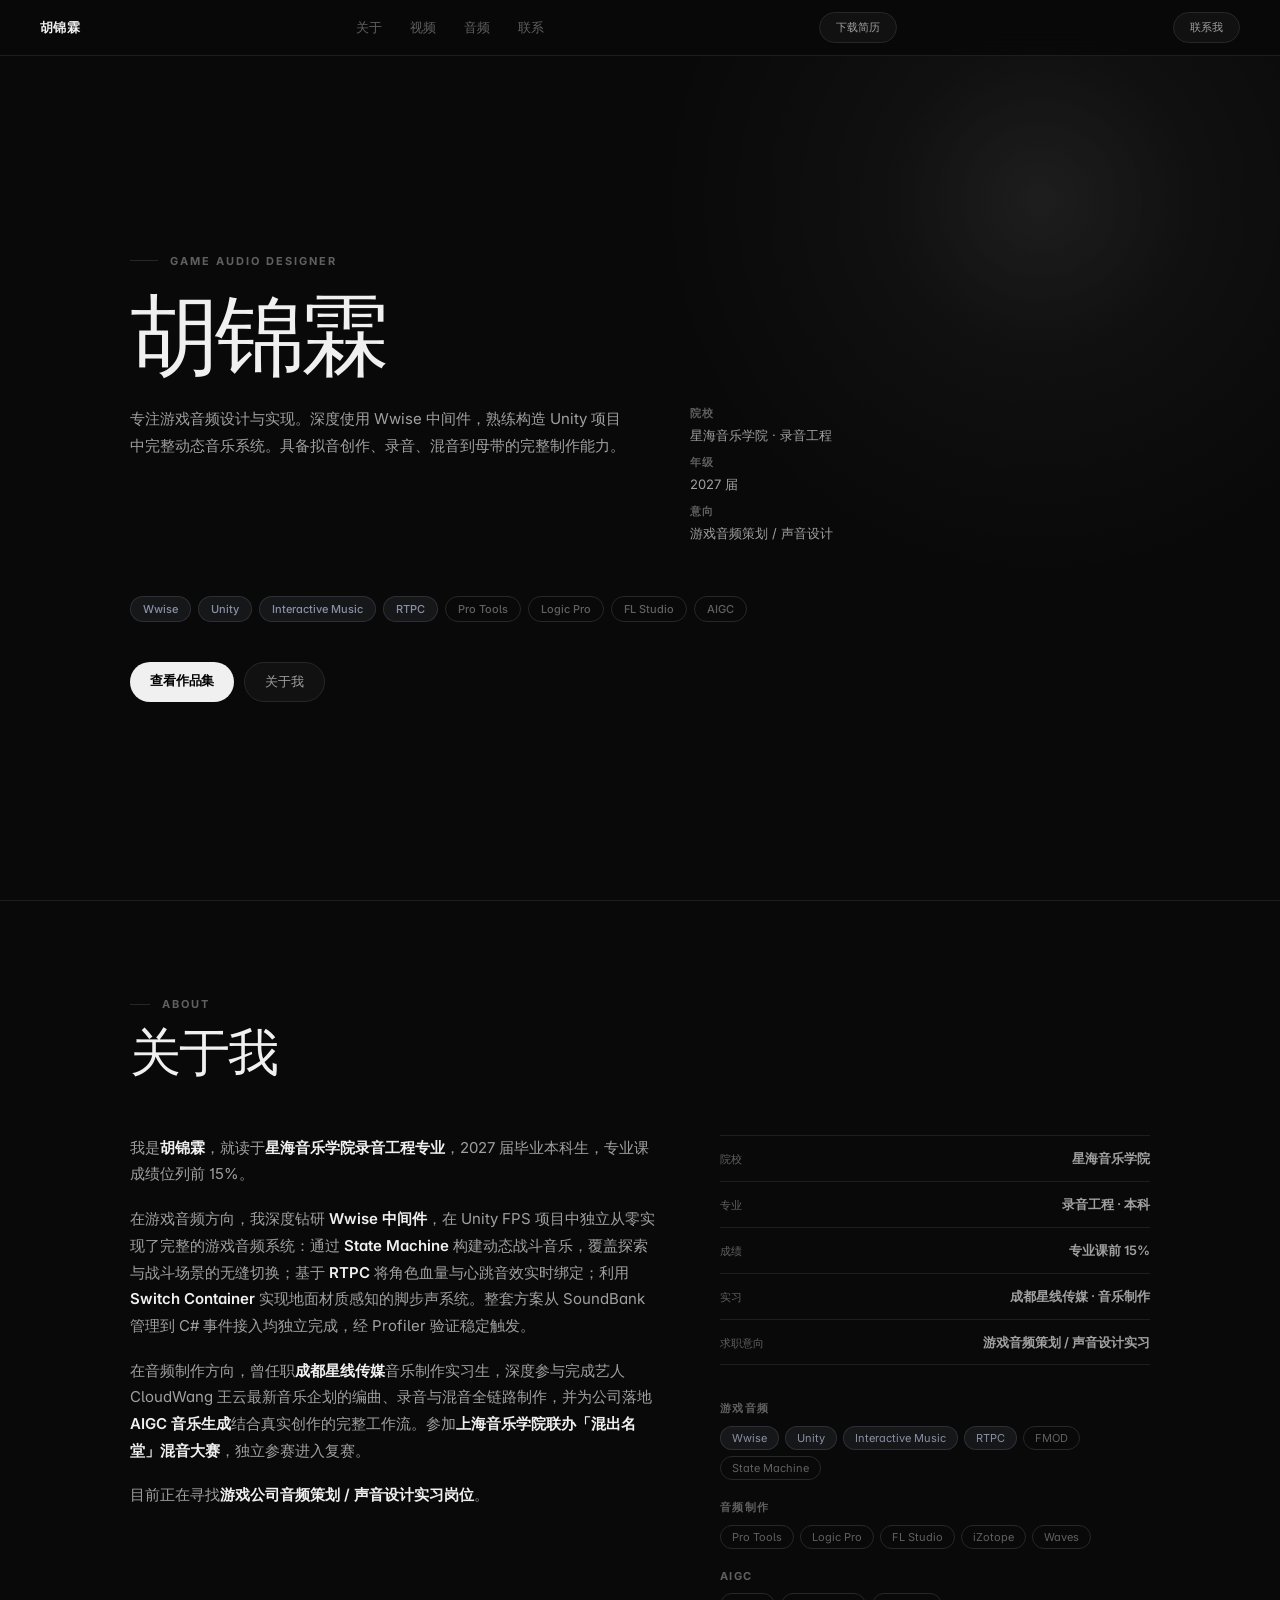
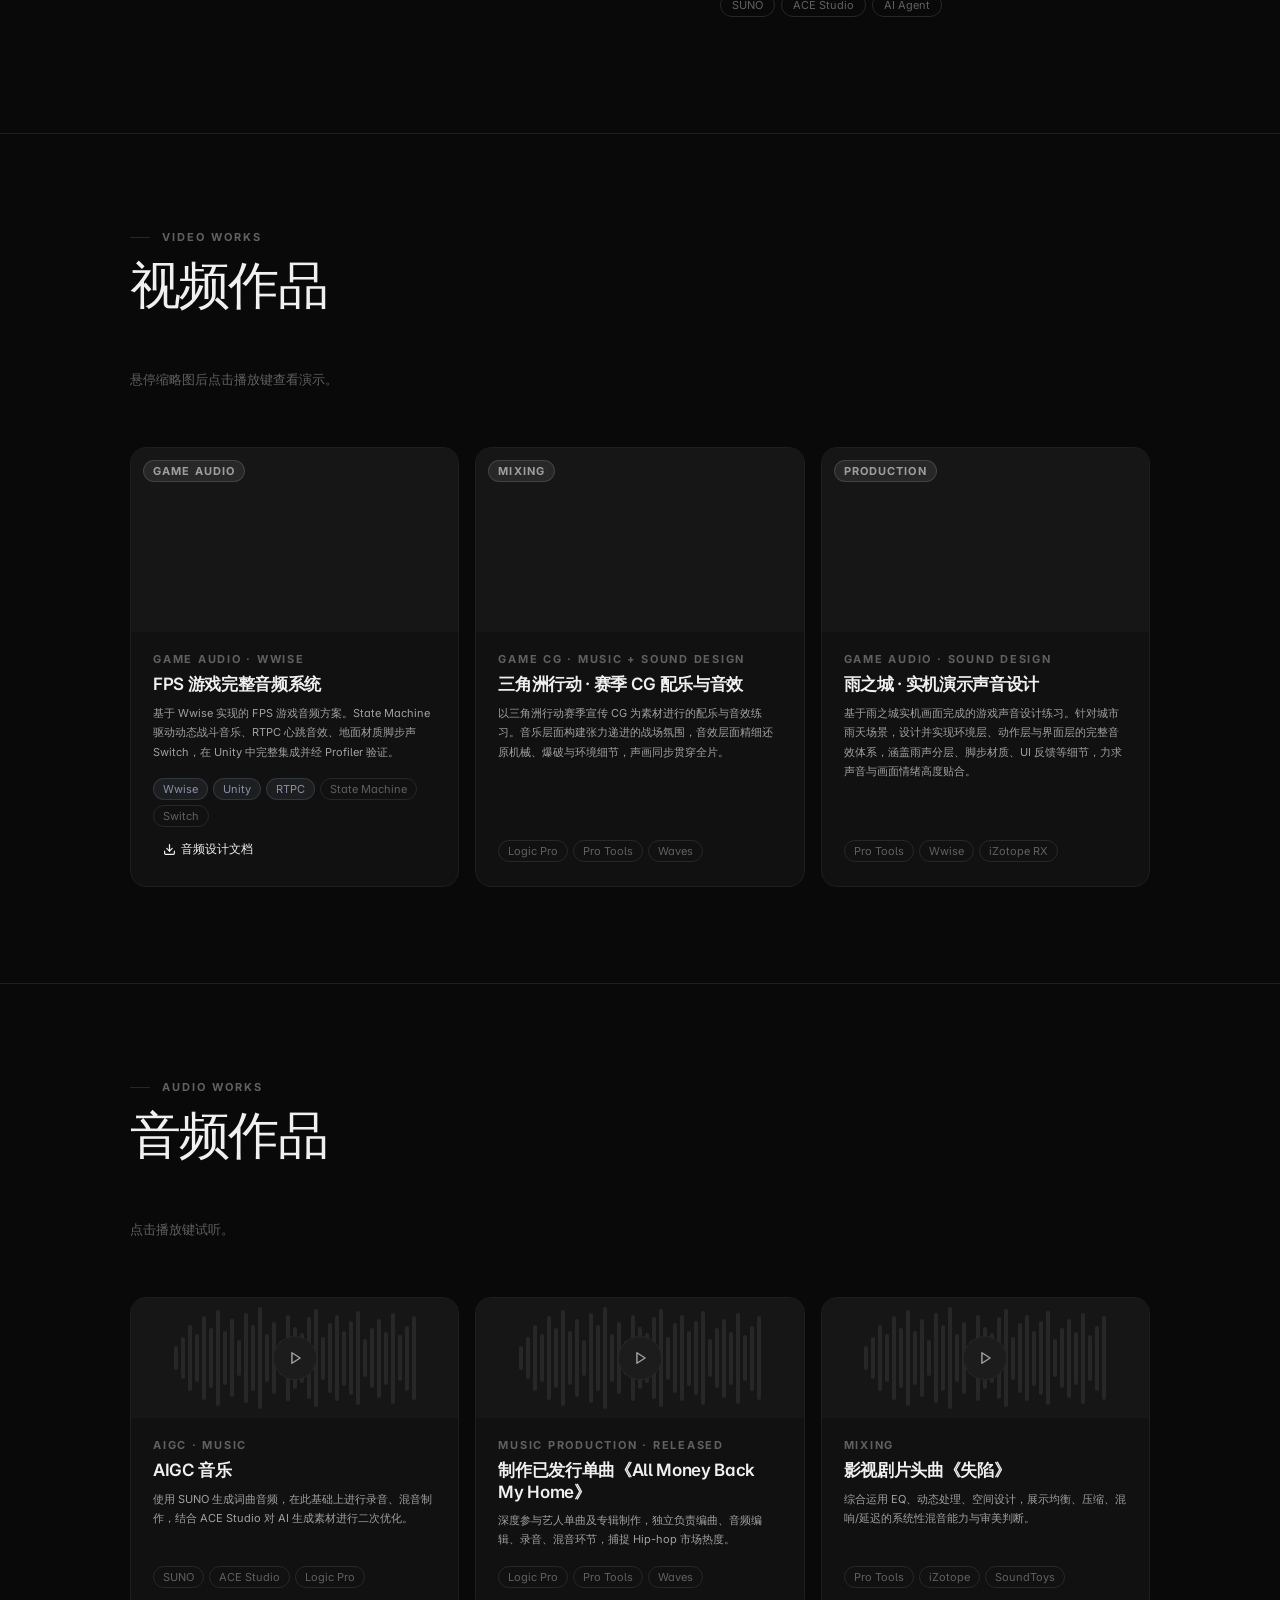
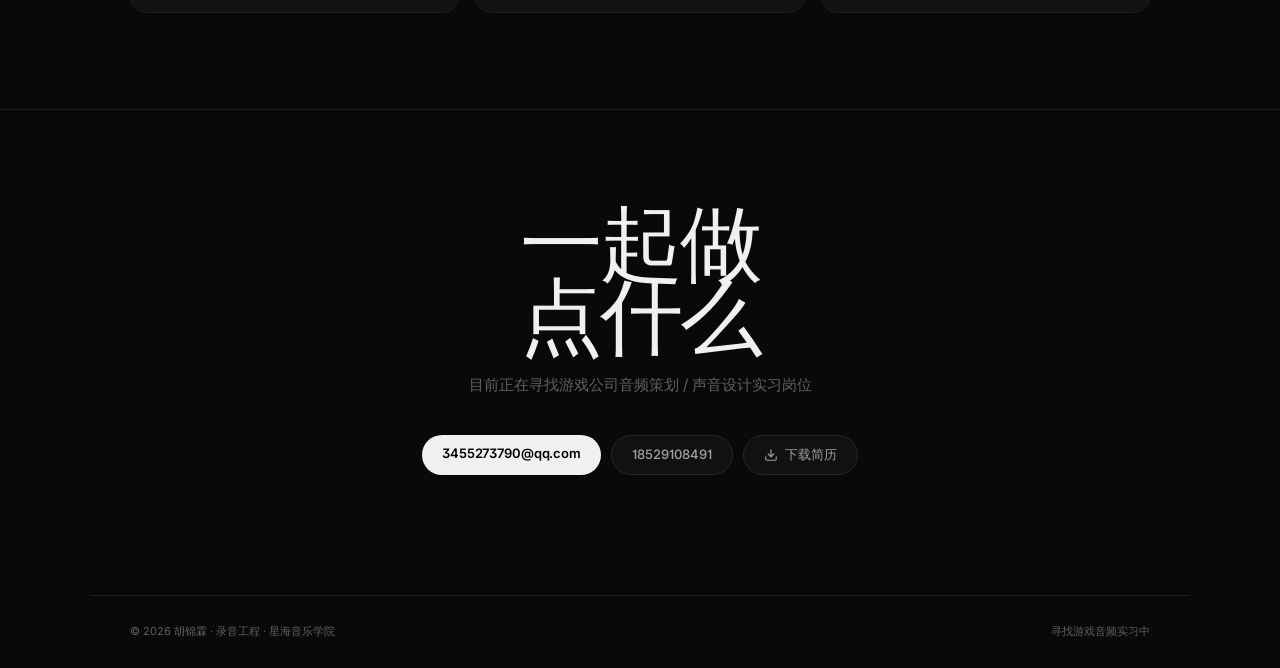
==== index.html @ e8657614 "fix: audio play button unclickable — add pointer-events:none to wave bars and z-index:1 to button" ====
<!DOCTYPE html>
<html lang="zh-CN">
<head>
  <meta charset="UTF-8">
  <meta name="viewport" content="width=device-width, initial-scale=1.0">
  <title>胡锦霖 | Game Audio Designer</title>
  <link rel="preconnect" href="https://fonts.googleapis.com">
  <link rel="preconnect" href="https://fonts.gstatic.com" crossorigin>
  <link href="https://fonts.googleapis.com/css2?family=Inter:wght@200;300;400;500;600;700&display=swap" rel="stylesheet">
  <style>
    *, *::before, *::after { margin: 0; padding: 0; box-sizing: border-box; }

    :root {
      --canvas:    #090909;
      --s1:        #111111;
      --s2:        #161616;
      --s3:        #1c1c1c;
      --line:      #1e1e1e;
      --line-hi:   #272727;
      --ink:       #f0f0f0;
      --ink-2:     #a0a0a0;
      --ink-3:     #606060;
      --accent:    #8a8fa8;
      --accent-lo: rgba(138,143,168,0.10);
      --accent-bd: rgba(138,143,168,0.20);

      /* ── 黄金比例字号阶梯 (base 13px × φ1.618) ──
         13 → 21 → 34 → 55 → 89px
         辅助: 11px (micro) / 15px (body) / 24px (card-lg)   */
      --t-micro:   11px;   /* labels, kickers, badges         */
      --t-sm:      13px;   /* nav, meta, captions, tools      */
      --t-body:    15px;   /* 正文段落 (lh 1.78)              */
      --t-card:    21px;   /* 卡片标题 (φ × 13)               */
      --t-section: 34px;   /* 章节标题 (φ² × 13)              */
      --t-hero-sm: 55px;   /* 联系标题 / 副英雄 (φ³ × 13)    */
      --t-hero:    89px;   /* 主标题 (φ⁴ × 13)               */

      /* ── 行高 ── */
      --lh-display: 0.88;  /* 巨型展示标题                    */
      --lh-title:   1.05;  /* 章节标题                        */
      --lh-card:    1.25;  /* 卡片标题                        */
      --lh-desc:    1.65;  /* 卡片描述                        */
      --lh-body:    1.78;  /* 正文段落 (规范: 1.5–1.8x)       */
      --lh-meta:    1.45;  /* 表格/meta 行                    */
    }

    html { scroll-behavior: smooth; }

    body {
      background: var(--canvas);
      color: var(--ink);
      font-family: 'Inter', -apple-system, "PingFang SC", sans-serif;
      -webkit-font-smoothing: antialiased;
      font-feature-settings: "cv01","cv05","cv09","cv11","ss03";
    }

    /* ─── NAV ─── */
    nav {
      position: fixed; top: 0; left: 0; right: 0; z-index: 100;
      height: 56px;
      display: flex; align-items: center; justify-content: space-between;
      padding: 0 40px;
      background: rgba(9,9,9,0.88);
      backdrop-filter: blur(20px);
      -webkit-backdrop-filter: blur(20px);
      border-bottom: 1px solid var(--line);
    }
    .nav-logo { font-size: var(--t-sm); font-weight: 700; letter-spacing: 0.02em; color: var(--ink); text-decoration: none; }
    .nav-center { display: flex; gap: 28px; }
    .nav-center a { font-size: var(--t-sm); font-weight: 400; color: var(--ink-3); text-decoration: none; transition: color .15s; }
    .nav-center a:hover { color: var(--ink); }
    .nav-pill {
      font-size: var(--t-micro); font-weight: 500;
      padding: 7px 16px; border-radius: 100px;
      border: 1px solid var(--line-hi);
      background: var(--s1); color: var(--ink-2);
      text-decoration: none; transition: border-color .15s, color .15s;
    }
    .nav-pill:hover { border-color: var(--accent-bd); color: var(--ink); }

    /* ─── HERO ─── */
    #hero {
      min-height: 100vh;
      display: flex; align-items: center;
      padding: 56px 0 0;
      position: relative;
      overflow: hidden;
    }
    #hero::before {
      content: '';
      position: absolute;
      top: -200px; right: -160px;
      width: 800px; height: 800px;
      background: radial-gradient(
        ellipse at center,
        rgba(255, 255, 255, 0.055) 0%,
        rgba(255, 255, 255, 0.025) 35%,
        transparent 68%
      );
      pointer-events: none;
      z-index: 0;
    }
    #hero::after {
      content: '';
      position: absolute;
      top: 20px; right: 60px;
      width: 360px; height: 360px;
      background: radial-gradient(
        ellipse at center,
        rgba(255, 255, 255, 0.032) 0%,
        transparent 60%
      );
      pointer-events: none;
      z-index: 0;
    }
    .hero-wrap { position: relative; z-index: 1; }
    .hero-wrap { max-width: 1100px; margin: 0 auto; padding: 0 40px; width: 100%; }

    .hero-kicker {
      /* 小字 + 粗字重 = 强对比基准线 */
      font-size: var(--t-micro); font-weight: 700;
      letter-spacing: 0.18em; text-transform: uppercase;
      color: var(--ink-3); margin-bottom: 28px;
      display: flex; align-items: center; gap: 12px;
    }
    .hero-kicker::before { content:''; display:block; width:28px; height:1px; background:var(--line-hi); }

    .hero-name {
      /* 超大 + 极细字重 → 与 kicker 形成最大字重对比 */
      font-size: clamp(55px, 8.5vw, 89px);
      font-weight: 200; letter-spacing: -0.04em;
      line-height: var(--lh-display); color: var(--ink);
      margin-bottom: 32px;
    }

    .hero-row { display: flex; align-items: flex-start; gap: 60px; margin-bottom: 44px; flex-wrap: wrap; }
    .hero-bio {
      flex: 1; min-width: 280px;
      font-size: var(--t-body); line-height: var(--lh-body);
      color: var(--ink-2); font-weight: 400;
      max-width: 500px;
    }
    .hero-meta { flex-shrink: 0; }
    .meta-item { margin-bottom: 10px; }
    .meta-label { font-size: var(--t-micro); font-weight: 700; letter-spacing: 0.12em; text-transform: uppercase; color: var(--ink-3); display: block; margin-bottom: 3px; }
    .meta-val { font-size: var(--t-sm); font-weight: 400; color: var(--ink-2); line-height: var(--lh-meta); }

    .hero-tags { display: flex; flex-wrap: wrap; gap: 7px; margin-bottom: 40px; }
    .tag {
      font-size: var(--t-micro); font-weight: 500;
      padding: 5px 12px; border-radius: 100px;
      border: 1px solid var(--line-hi);
      color: var(--ink-3);
    }
    .tag.hi {
      background: var(--accent-lo); color: var(--accent);
      border-color: var(--accent-bd);
    }

    .hero-btns { display: flex; gap: 10px; flex-wrap: wrap; }
    .btn-white {
      font-size: var(--t-sm); font-weight: 600; letter-spacing: -0.01em;
      padding: 10px 20px; border-radius: 100px;
      background: var(--ink); color: #000;
      text-decoration: none; border: none;
      transition: opacity .15s; cursor: pointer; display: inline-block;
    }
    .btn-white:hover { opacity: .85; }
    .btn-dark {
      font-size: var(--t-sm); font-weight: 500;
      padding: 10px 20px; border-radius: 100px;
      background: var(--s1); color: var(--ink-2);
      text-decoration: none; border: 1px solid var(--line-hi);
      transition: border-color .15s, color .15s; display: inline-block;
    }
    .btn-dark:hover { border-color: var(--accent-bd); color: var(--ink); }

    /* ─── SECTION ─── */
    .section { border-top: 1px solid var(--line); }
    .section-inner { max-width: 1100px; margin: 0 auto; padding: 96px 40px; }

    .sec-kicker {
      /* 700 small caps → 锚定视觉起点 */
      font-size: var(--t-micro); font-weight: 700;
      letter-spacing: 0.18em; text-transform: uppercase;
      color: var(--ink-3); margin-bottom: 14px;
      display: flex; align-items: center; gap: 12px;
    }
    .sec-kicker::before { content:''; display:block; width:20px; height:1px; background:var(--line-hi); }

    .sec-title {
      /* 300 大字 → 与 700 kicker 形成字重跳跃 */
      font-size: clamp(var(--t-section), 4vw, var(--t-hero-sm));
      font-weight: 300; letter-spacing: -0.035em;
      line-height: var(--lh-title); color: var(--ink);
      margin-bottom: 56px;
    }

    /* ─── ABOUT ─── */
    .about-grid {
      display: grid; grid-template-columns: 1.1fr 0.9fr; gap: 64px; align-items: start;
    }
    .about-text p { font-size: var(--t-body); line-height: var(--lh-body); color: var(--ink-2); margin-bottom: 18px; }
    .about-text strong { color: var(--ink); font-weight: 600; }

    .info-table { border-top: 1px solid var(--line); margin-bottom: 36px; }
    .info-row {
      display: flex; justify-content: space-between; align-items: baseline;
      padding: 13px 0; border-bottom: 1px solid var(--line);
    }
    .info-key { font-size: var(--t-micro); color: var(--ink-3); font-weight: 400; line-height: var(--lh-meta); }
    .info-val { font-size: var(--t-sm); color: var(--ink-2); font-weight: 600; text-align: right; max-width: 220px; line-height: var(--lh-meta); }

    .skill-block { margin-bottom: 20px; }
    .skill-block-label { font-size: var(--t-micro); font-weight: 700; letter-spacing: 0.14em; text-transform: uppercase; color: var(--ink-3); margin-bottom: 10px; }
    .skill-pills { display: flex; flex-wrap: wrap; gap: 6px; }
    .sp {
      font-size: var(--t-micro); padding: 4px 11px; border-radius: 100px;
      border: 1px solid var(--line-hi); color: var(--ink-3);
    }
    .sp.core { background: var(--accent-lo); color: var(--accent); border-color: var(--accent-bd); }

    /* ─── WORKS COMMON ─── */
    .works-sub { font-size: var(--t-sm); color: var(--ink-3); margin-bottom: 56px; line-height: var(--lh-body); }

    /* ── 3-equal video grid ── */
    .vgrid {
      display: grid;
      grid-template-columns: repeat(3, 1fr);
      gap: 16px;
    }
    .vc {
      background: var(--s1); border: 1px solid var(--line);
      border-radius: 16px; overflow: hidden;
      display: flex; flex-direction: column;
      transition: border-color .2s;
    }
    .vc:hover { border-color: var(--line-hi); }

    /* thumb — strict 16:9, same for all */
    .vthumb {
      aspect-ratio: 16 / 9;
      position: relative; background: var(--s2);
      overflow: hidden; cursor: pointer; flex-shrink: 0;
    }
    .vthumb video { width:100%; height:100%; object-fit:cover; display:block; }
    .vthumb-empty {
      width:100%; height:100%;
      display:flex; flex-direction:column; align-items:center; justify-content:center;
      gap:10px; color:var(--ink-3);
    }
    .vthumb-empty svg { opacity:.2; }
    .vthumb-empty span { font-size:var(--t-micro); letter-spacing:.1em; text-transform:uppercase; opacity:.35; }

    .voverlay {
      position:absolute; inset:0;
      background:rgba(0,0,0,0);
      display:flex; align-items:center; justify-content:center;
      transition:background .2s;
    }
    .vthumb:hover .voverlay { background:rgba(0,0,0,.5); }
    .vplay {
      width:48px; height:48px; border-radius:50%;
      background:rgba(255,255,255,.94); border:none; cursor:pointer;
      display:flex; align-items:center; justify-content:center;
      opacity:0; transform:scale(.75);
      transition:opacity .2s, transform .2s;
    }
    .vthumb:hover .vplay { opacity:1; transform:scale(1); }
    .vplay svg { margin-left:3px; }

    /* ─── VIDEO LIGHTBOX ─── */
    .vlightbox {
      position:fixed; inset:0; z-index:1000;
      background:rgba(0,0,0,.92);
      display:flex; align-items:center; justify-content:center;
      opacity:0; pointer-events:none;
      transition:opacity .25s;
    }
    .vlightbox.open { opacity:1; pointer-events:all; }
    .vlightbox-inner {
      position:relative;
      width:min(90vw,1280px);
    }
    .vlightbox-inner video {
      width:100%; max-height:85vh;
      display:block; border-radius:12px;
    }
    .vlightbox-close {
      position:absolute; top:-44px; right:0;
      background:none; border:none; cursor:pointer;
      color:rgba(255,255,255,.6); font-size:26px; line-height:1;
      padding:4px 8px;
      transition:color .15s;
    }
    .vlightbox-close:hover { color:#fff; }

    .vbadge {
      position:absolute; top:12px; left:12px;
      font-size:var(--t-micro); font-weight:700; letter-spacing:.1em; text-transform:uppercase;
      padding:3px 9px; border-radius:100px;
      background:rgba(255,255,255,.08); color:rgba(255,255,255,.55);
      border:1px solid rgba(255,255,255,.12); backdrop-filter:blur(6px);
    }

    .vinfo { padding:20px 22px 24px; flex:1; display:flex; flex-direction:column; }
    .vtype {
      font-size:var(--t-micro); font-weight:700; letter-spacing:.16em; text-transform:uppercase;
      color:var(--ink-3); margin-bottom:8px;
    }
    .vtitle {
      font-size:17px; font-weight:600; letter-spacing:-0.02em;
      color:var(--ink); margin-bottom:8px; line-height:var(--lh-card);
    }
    .vdesc {
      font-size:var(--t-micro); line-height:var(--lh-body); color:var(--ink-2);
      margin-bottom:16px; flex:1;
    }
    .vtools { display:flex; flex-wrap:wrap; gap:5px; margin-top:auto; }
    .vtool {
      font-size:var(--t-micro); padding:3px 9px; border-radius:100px;
      border:1px solid var(--line-hi); color:var(--ink-3);
    }
    .vtool.hi { background:var(--accent-lo); color:var(--accent); border-color:var(--accent-bd); }
    .doc-dl { display:inline-flex; align-items:center; gap:5px; margin-top:10px; padding:5px 10px; font-size:11.5px; color:var(--t-secondary); border:1px solid var(--border); border-radius:4px; text-decoration:none; transition:color .15s, border-color .15s; }
    .doc-dl:hover { color:var(--accent); border-color:var(--accent); }

    /* ── 3-equal audio grid ── */
    .agrid {
      display: grid;
      grid-template-columns: repeat(3, 1fr);
      gap: 16px;
    }
    .ac {
      background: var(--s1); border: 1px solid var(--line);
      border-radius: 16px; overflow: hidden;
      display: flex; flex-direction: column;
      transition: border-color .2s;
    }
    .ac:hover { border-color: var(--line-hi); }

    /* waveform zone — same height for all, mirrors 16:9 proportionally */
    .awave-zone {
      height: 120px; background: var(--s2);
      display: flex; align-items: center; justify-content: center;
      gap: 3px; padding: 0 24px; position: relative; flex-shrink: 0;
    }
    .awave-bar {
      flex: 1; max-width: 4px; border-radius: 2px;
      background: var(--line-hi); transition: background .2s;
      pointer-events: none;
    }
    .ac:hover .awave-bar { background: var(--accent-bd); }
    .aplay-btn {
      position: absolute;
      z-index: 1;
      width: 44px; height: 44px; border-radius: 50%;
      background: var(--s3); border: 1px solid var(--line-hi);
      cursor: pointer; display: flex; align-items: center; justify-content: center;
      transition: background .15s, border-color .15s;
    }
    .aplay-btn:hover { background: var(--ink); border-color: var(--ink); }
    .aplay-btn:hover svg { color: #000; }
    .aplay-btn svg { color: var(--ink-2); margin-left: 2px; transition: color .15s; }
    .aplay-btn.playing { background: var(--ink); border-color: var(--ink); }
    .aplay-btn.playing svg { color: #000; }

    .ainfo { padding: 20px 22px 24px; flex: 1; display: flex; flex-direction: column; }
    .atype {
      font-size: var(--t-micro); font-weight: 700; letter-spacing: .16em; text-transform: uppercase;
      color: var(--ink-3); margin-bottom: 8px;
    }
    .atitle {
      font-size: 17px; font-weight: 600; letter-spacing: -0.02em;
      color: var(--ink); margin-bottom: 8px; line-height: var(--lh-card);
    }
    .adesc {
      font-size: var(--t-micro); line-height: var(--lh-body); color: var(--ink-2);
      margin-bottom: 16px; flex: 1;
    }
    .atools { display: flex; flex-wrap: wrap; gap: 5px; margin-top: auto; }
    .atool {
      font-size: var(--t-micro); padding: 3px 9px; border-radius: 100px;
      border: 1px solid var(--line-hi); color: var(--ink-3);
    }

    /* ─── CONTACT ─── */
    #contact .section-inner { padding-bottom: 120px; text-align: center; }
    .contact-head {
      /* 200 超细 × 大字 → 与 footer 700 logo 再次对比 */
      font-size: clamp(var(--t-hero-sm), 6.5vw, var(--t-hero));
      font-weight: 200; letter-spacing: -0.04em;
      line-height: var(--lh-display); color: var(--ink); margin-bottom: 20px;
    }
    .contact-sub { font-size: var(--t-body); color: var(--ink-3); line-height: var(--lh-body); margin-bottom: 36px; }
    .contact-btns { display: flex; gap: 10px; justify-content: center; flex-wrap: wrap; }

    /* ─── FOOTER ─── */
    footer {
      border-top: 1px solid var(--line);
      max-width: 1100px; margin: 0 auto; padding: 28px 40px;
      display: flex; justify-content: space-between; align-items: center;
    }
    footer span { font-size: var(--t-micro); color: var(--ink-3); font-weight: 400; line-height: var(--lh-meta); }

    /* ─── RESPONSIVE ─── */
    @media (max-width: 860px) {
      nav { padding: 0 20px; }
      .nav-center { display: none; }
      .hero-wrap, .section-inner { padding-left: 20px; padding-right: 20px; }
      .hero-name { font-size: clamp(52px,12vw,90px); }
      .hero-row { gap: 32px; }
      .about-grid { grid-template-columns: 1fr; gap: 40px; }
      .vgrid { grid-template-columns: 1fr; }
      .agrid { grid-template-columns: 1fr; }
      footer { flex-direction: column; gap: 8px; text-align: center; padding: 20px; }
    }
    @media (min-width: 861px) and (max-width: 1100px) {
      .vgrid { grid-template-columns: repeat(3, 1fr); gap: 12px; }
      .agrid { grid-template-columns: repeat(3, 1fr); gap: 12px; }
    }
  </style>
</head>
<body>

<!-- ─── NAV ─── -->
<nav>
  <a href="#hero" class="nav-logo">胡锦霖</a>
  <div class="nav-center">
    <a href="#about">关于</a>
    <a href="#video-works">视频</a>
    <a href="#audio-works">音频</a>
    <a href="#contact">联系</a>
  </div>
  <a href="胡锦霖简历.docx" download class="nav-pill">下载简历</a>
  <a href="mailto:3455273790@qq.com" class="nav-pill">联系我</a>
</nav>

<!-- ─── HERO ─── -->
<section id="hero">
  <div class="hero-wrap">
    <div class="hero-kicker">Game Audio Designer</div>
    <h1 class="hero-name">胡锦霖</h1>
    <div class="hero-row">
      <p class="hero-bio">
        专注游戏音频设计与实现。深度使用 Wwise 中间件，熟练构造 Unity 项目中完整动态音乐系统。具备拟音创作、录音、混音到母带的完整制作能力。
      </p>
      <div class="hero-meta">
        <div class="meta-item">
          <span class="meta-label">院校</span>
          <span class="meta-val">星海音乐学院 · 录音工程</span>
        </div>
        <div class="meta-item">
          <span class="meta-label">年级</span>
          <span class="meta-val">2027 届</span>
        </div>
        <div class="meta-item">
          <span class="meta-label">意向</span>
          <span class="meta-val">游戏音频策划 / 声音设计</span>
        </div>
      </div>
    </div>
    <div class="hero-tags">
      <span class="tag hi">Wwise</span>
      <span class="tag hi">Unity</span>
      <span class="tag hi">Interactive Music</span>
      <span class="tag hi">RTPC</span>
      <span class="tag">Pro Tools</span>
      <span class="tag">Logic Pro</span>
      <span class="tag">FL Studio</span>
      <span class="tag">AIGC</span>
    </div>
    <div class="hero-btns">
      <a href="#video-works" class="btn-white">查看作品集</a>
      <a href="#about" class="btn-dark">关于我</a>
    </div>
  </div>
</section>

<!-- ─── ABOUT ─── -->
<section class="section" id="about">
  <div class="section-inner">
    <div class="sec-kicker">About</div>
    <h2 class="sec-title">关于我</h2>

    <div class="about-grid">
      <div class="about-text">
        <p>我是<strong>胡锦霖</strong>，就读于<strong>星海音乐学院录音工程专业</strong>，2027 届毕业本科生，专业课成绩位列前 15%。</p>
        <p>在游戏音频方向，我深度钻研 <strong>Wwise 中间件</strong>，在 Unity FPS 项目中独立从零实现了完整的游戏音频系统：通过 <strong>State Machine</strong> 构建动态战斗音乐，覆盖探索与战斗场景的无缝切换；基于 <strong>RTPC</strong> 将角色血量与心跳音效实时绑定；利用 <strong>Switch Container</strong> 实现地面材质感知的脚步声系统。整套方案从 SoundBank 管理到 C# 事件接入均独立完成，经 Profiler 验证稳定触发。</p>
        <p>在音频制作方向，曾任职<strong>成都星线传媒</strong>音乐制作实习生，深度参与完成艺人 CloudWang 王云最新音乐企划的编曲、录音与混音全链路制作，并为公司落地 <strong>AIGC 音乐生成</strong>结合真实创作的完整工作流。参加<strong>上海音乐学院联办「混出名堂」混音大赛</strong>，独立参赛进入复赛。</p>
        <p>目前正在寻找<strong>游戏公司音频策划 / 声音设计实习岗位</strong>。</p>
      </div>

      <div>
        <div class="info-table">
          <div class="info-row"><span class="info-key">院校</span><span class="info-val">星海音乐学院</span></div>
          <div class="info-row"><span class="info-key">专业</span><span class="info-val">录音工程 · 本科</span></div>
          <div class="info-row"><span class="info-key">成绩</span><span class="info-val">专业课前 15%</span></div>
          <div class="info-row"><span class="info-key">实习</span><span class="info-val">成都星线传媒 · 音乐制作</span></div>

          <div class="info-row"><span class="info-key">求职意向</span><span class="info-val">游戏音频策划 / 声音设计实习</span></div>
        </div>

        <div class="skill-block">
          <div class="skill-block-label">游戏音频</div>
          <div class="skill-pills">
            <span class="sp core">Wwise</span>
            <span class="sp core">Unity</span>
            <span class="sp core">Interactive Music</span>
            <span class="sp core">RTPC</span>
            <span class="sp">FMOD</span>
            <span class="sp">State Machine</span>
          </div>
        </div>
        <div class="skill-block" style="margin-top:16px;">
          <div class="skill-block-label">音频制作</div>
          <div class="skill-pills">
            <span class="sp">Pro Tools</span>
            <span class="sp">Logic Pro</span>
            <span class="sp">FL Studio</span>
            <span class="sp">iZotope</span>
            <span class="sp">Waves</span>
          </div>
        </div>
        <div class="skill-block" style="margin-top:16px;">
          <div class="skill-block-label">AIGC</div>
          <div class="skill-pills">
            <span class="sp">SUNO</span>
            <span class="sp">ACE Studio</span>
            <span class="sp">AI Agent</span>
          </div>
        </div>
      </div>
    </div>
  </div>
</section>

<!-- ─── VIDEO WORKS ─── -->
<section class="section" id="video-works">
  <div class="section-inner">
    <div class="sec-kicker">Video Works</div>
    <h2 class="sec-title">视频作品</h2>
    <p class="works-sub">悬停缩略图后点击播放键查看演示。</p>

    <div class="vgrid">

      <!-- V1: Wwise -->
      <div class="vc">
        <div class="vthumb">
          <video src="video/Unity集成Wwise FPS模版.mp4" preload="metadata"></video>
          <span class="vbadge">Game Audio</span>
          <div class="voverlay">
            <button class="vplay" onclick="playVideo(this)">
              <svg width="16" height="16" viewBox="0 0 24 24" fill="#000"><polygon points="5,3 19,12 5,21"/></svg>
            </button>
          </div>
        </div>
        <div class="vinfo">
          <div class="vtype">Game Audio · Wwise</div>
          <h3 class="vtitle">FPS 游戏完整音频系统</h3>
          <p class="vdesc">基于 Wwise 实现的 FPS 游戏音频方案。State Machine 驱动动态战斗音乐、RTPC 心跳音效、地面材质脚步声 Switch，在 Unity 中完整集成并经 Profiler 验证。</p>
          <div class="vtools">
            <span class="vtool hi">Wwise</span>
            <span class="vtool hi">Unity</span>
            <span class="vtool hi">RTPC</span>
            <span class="vtool">State Machine</span>
            <span class="vtool">Switch</span>
          </div>
          <a class="doc-dl" href="Unity_Wwise_音频设计文档.pdf" download>
            <svg width="13" height="13" viewBox="0 0 24 24" fill="none" stroke="currentColor" stroke-width="2.2" stroke-linecap="round" stroke-linejoin="round"><path d="M21 15v4a2 2 0 0 1-2 2H5a2 2 0 0 1-2-2v-4"/><polyline points="7 10 12 15 17 10"/><line x1="12" y1="15" x2="12" y2="3"/></svg>
            音频设计文档
          </a>
        </div>
      </div>

      <!-- V2: Mixing -->
      <div class="vc">
        <div class="vthumb">
          <video src="video/三角洲CG_web.mp4" preload="metadata"></video>
          <span class="vbadge">Mixing</span>
          <div class="voverlay">
            <button class="vplay" onclick="playVideo(this)">
              <svg width="16" height="16" viewBox="0 0 24 24" fill="#000"><polygon points="5,3 19,12 5,21"/></svg>
            </button>
          </div>
        </div>
        <div class="vinfo">
          <div class="vtype">Game CG · Music + Sound Design</div>
          <h3 class="vtitle">三角洲行动 · 赛季 CG 配乐与音效</h3>
          <p class="vdesc">以三角洲行动赛季宣传 CG 为素材进行的配乐与音效练习。音乐层面构建张力递进的战场氛围，音效层面精细还原机械、爆破与环境细节，声画同步贯穿全片。</p>
          <div class="vtools">
            <span class="vtool">Logic Pro</span>
            <span class="vtool">Pro Tools</span>
            <span class="vtool">Waves</span>
          </div>
        </div>
      </div>

      <!-- V3: AIGC -->
      <div class="vc">
        <div class="vthumb">
          <video src="video/雨之城_web.mp4" preload="metadata"></video>
          <span class="vbadge">Production</span>
          <div class="voverlay">
            <button class="vplay" onclick="playVideo(this)">
              <svg width="16" height="16" viewBox="0 0 24 24" fill="#000"><polygon points="5,3 19,12 5,21"/></svg>
            </button>
          </div>
        </div>
        <div class="vinfo">
          <div class="vtype">Game Audio · Sound Design</div>
          <h3 class="vtitle">雨之城 · 实机演示声音设计</h3>
          <p class="vdesc">基于雨之城实机画面完成的游戏声音设计练习。针对城市雨天场景，设计并实现环境层、动作层与界面层的完整音效体系，涵盖雨声分层、脚步材质、UI 反馈等细节，力求声音与画面情绪高度贴合。</p>
          <div class="vtools">
            <span class="vtool">Pro Tools</span>
            <span class="vtool">Wwise</span>
            <span class="vtool">iZotope RX</span>
          </div>
        </div>
      </div>

    </div>
  </div>
</section>

<!-- ─── AUDIO WORKS ─── -->
<section class="section" id="audio-works">
  <div class="section-inner">
    <div class="sec-kicker">Audio Works</div>
    <h2 class="sec-title">音频作品</h2>
    <p class="works-sub">点击播放键试听。</p>

    <div class="agrid">

      <!-- A1: AIGC 音乐 -->
      <div class="ac">
        <div class="awave-zone" id="wz1">
          <!-- bars generated by JS -->
          <button class="aplay-btn" onclick="toggleAudio(this,'audio/AIGC音乐.mp3','wz1')">
            <svg width="14" height="14" viewBox="0 0 24 24" fill="none" stroke="currentColor" stroke-width="2.5" stroke-linecap="round" stroke-linejoin="round"><polygon points="5,3 19,12 5,21"/></svg>
          </button>
          <audio id="audio/AIGC音乐.mp3" src="audio/AIGC音乐.mp3" preload="none"></audio>
        </div>
        <div class="ainfo">
          <div class="atype">AIGC · Music</div>
          <h3 class="atitle">AIGC 音乐</h3>
          <p class="adesc">使用 SUNO 生成词曲音频，在此基础上进行录音、混音制作，结合 ACE Studio 对 AI 生成素材进行二次优化。</p>
          <div class="atools">
            <span class="atool">SUNO</span>
            <span class="atool">ACE Studio</span>
            <span class="atool">Logic Pro</span>
          </div>
        </div>
      </div>

      <!-- A2: 已发行音乐企划 -->
      <div class="ac">
        <div class="awave-zone" id="wz2">
          <button class="aplay-btn" onclick="toggleAudio(this,'audio/已发行音乐企划.mp3','wz2')">
            <svg width="14" height="14" viewBox="0 0 24 24" fill="none" stroke="currentColor" stroke-width="2.5" stroke-linecap="round" stroke-linejoin="round"><polygon points="5,3 19,12 5,21"/></svg>
          </button>
          <audio id="audio/已发行音乐企划.mp3" src="audio/已发行音乐企划.mp3" preload="none"></audio>
        </div>
        <div class="ainfo">
          <div class="atype">Music Production · Released</div>
          <h3 class="atitle">制作已发行单曲《All Money Back My Home》</h3>
          <p class="adesc">深度参与艺人单曲及专辑制作，独立负责编曲、音频编辑、录音、混音环节，捕捉 Hip-hop 市场热度。</p>
          <div class="atools">
            <span class="atool">Logic Pro</span>
            <span class="atool">Pro Tools</span>
            <span class="atool">Waves</span>
          </div>
        </div>
      </div>

      <!-- A3: 混音作品 -->
      <div class="ac">
        <div class="awave-zone" id="wz3">
          <button class="aplay-btn" onclick="toggleAudio(this,'audio/混音作品.mp3','wz3')">
            <svg width="14" height="14" viewBox="0 0 24 24" fill="none" stroke="currentColor" stroke-width="2.5" stroke-linecap="round" stroke-linejoin="round"><polygon points="5,3 19,12 5,21"/></svg>
          </button>
          <audio id="audio/混音作品.mp3" src="audio/混音作品.mp3" preload="none"></audio>
        </div>
        <div class="ainfo">
          <div class="atype">Mixing</div>
          <h3 class="atitle">影视剧片头曲《失陷》</h3>
          <p class="adesc">综合运用 EQ、动态处理、空间设计，展示均衡、压缩、混响/延迟的系统性混音能力与审美判断。</p>
          <div class="atools">
            <span class="atool">Pro Tools</span>
            <span class="atool">iZotope</span>
            <span class="atool">SoundToys</span>
          </div>
        </div>
      </div>

    </div>
  </div>
</section>

<!-- ─── CONTACT ─── -->
<section class="section" id="contact">
  <div class="section-inner">
    <h2 class="contact-head">一起做<br>点什么</h2>
    <p class="contact-sub">目前正在寻找游戏公司音频策划 / 声音设计实习岗位</p>
    <div class="contact-btns">
      <a href="mailto:3455273790@qq.com" class="btn-white">3455273790@qq.com</a>
      <a href="tel:18529108491" class="btn-dark">18529108491</a>
      <a href="胡锦霖简历.docx" download class="btn-dark" style="display:inline-flex;align-items:center;gap:7px;">
        <svg width="14" height="14" viewBox="0 0 24 24" fill="none" stroke="currentColor" stroke-width="2" stroke-linecap="round" stroke-linejoin="round"><path d="M21 15v4a2 2 0 0 1-2 2H5a2 2 0 0 1-2-2v-4"/><polyline points="7 10 12 15 17 10"/><line x1="12" y1="15" x2="12" y2="3"/></svg>
        下载简历
      </a>
    </div>
  </div>
</section>

<footer>
  <span>© 2026 胡锦霖 · 录音工程 · 星海音乐学院</span>
  <span>寻找游戏音频实习中</span>
</footer>

<div class="vlightbox" id="vlightbox">
  <div class="vlightbox-inner">
    <button class="vlightbox-close" onclick="closeLightbox()">✕</button>
    <video id="vlightbox-video" controls></video>
  </div>
</div>

<script>
  // ── Waveform bars ──
  const BAR_HEIGHTS = [20,35,55,40,70,50,80,45,65,30,75,55,85,40,60,28,72,52,42,68,82,36,58,72,46,62,78,32,50,66,44,76,38,54,70];
  document.querySelectorAll('.awave-zone').forEach(zone => {
    BAR_HEIGHTS.forEach(h => {
      const bar = document.createElement('div');
      bar.className = 'awave-bar';
      bar.style.height = h + '%';
      zone.insertBefore(bar, zone.querySelector('.aplay-btn'));
    });
  });

  // ── Video lightbox ──
  function playVideo(btn) {
    const thumbVideo = btn.closest('.vthumb').querySelector('video');
    if (!thumbVideo) return;
    const lb      = document.getElementById('vlightbox');
    const lbVideo = document.getElementById('vlightbox-video');
    lbVideo.src   = thumbVideo.currentSrc || thumbVideo.src;
    lbVideo.load();
    lb.classList.add('open');
    document.body.style.overflow = 'hidden';
    lbVideo.play().catch(() => {});
  }

  function closeLightbox() {
    const lb      = document.getElementById('vlightbox');
    const lbVideo = document.getElementById('vlightbox-video');
    lb.classList.remove('open');
    lbVideo.pause();
    lbVideo.src = '';
    document.body.style.overflow = '';
  }

  document.getElementById('vlightbox').addEventListener('click', function(e) {
    if (e.target === this) closeLightbox();
  });
  document.addEventListener('keydown', e => { if (e.key === 'Escape') closeLightbox(); });

  // ── Audio toggle (one at a time) ──
  let currentAudio = null;
  let currentBtn   = null;
  function toggleAudio(btn, src, zoneId) {
    const audio = document.getElementById(src);
    if (!audio) return;
    if (currentAudio && currentAudio !== audio) {
      currentAudio.pause(); currentAudio.currentTime = 0;
      if (currentBtn) setPause(currentBtn);
    }
    if (audio.paused) {
      audio.load();
      audio.play().then(() => {
        setPlay(btn);
        currentAudio = audio; currentBtn = btn;
        audio.onended = () => { setPause(btn); currentAudio = null; currentBtn = null; };
      }).catch(() => { setPause(btn); });
    } else {
      audio.pause(); setPause(btn);
      currentAudio = null; currentBtn = null;
    }
  }
  function setPlay(btn) {
    btn.classList.add('playing');
    btn.innerHTML = '<svg width="12" height="12" viewBox="0 0 24 24" fill="currentColor"><rect x="5" y="4" width="4" height="16"/><rect x="15" y="4" width="4" height="16"/></svg>';
  }
  function setPause(btn) {
    btn.classList.remove('playing');
    btn.innerHTML = '<svg width="14" height="14" viewBox="0 0 24 24" fill="none" stroke="currentColor" stroke-width="2.5" stroke-linecap="round" stroke-linejoin="round"><polygon points="5,3 19,12 5,21"/></svg>';
  }
</script>
</body>
</html>
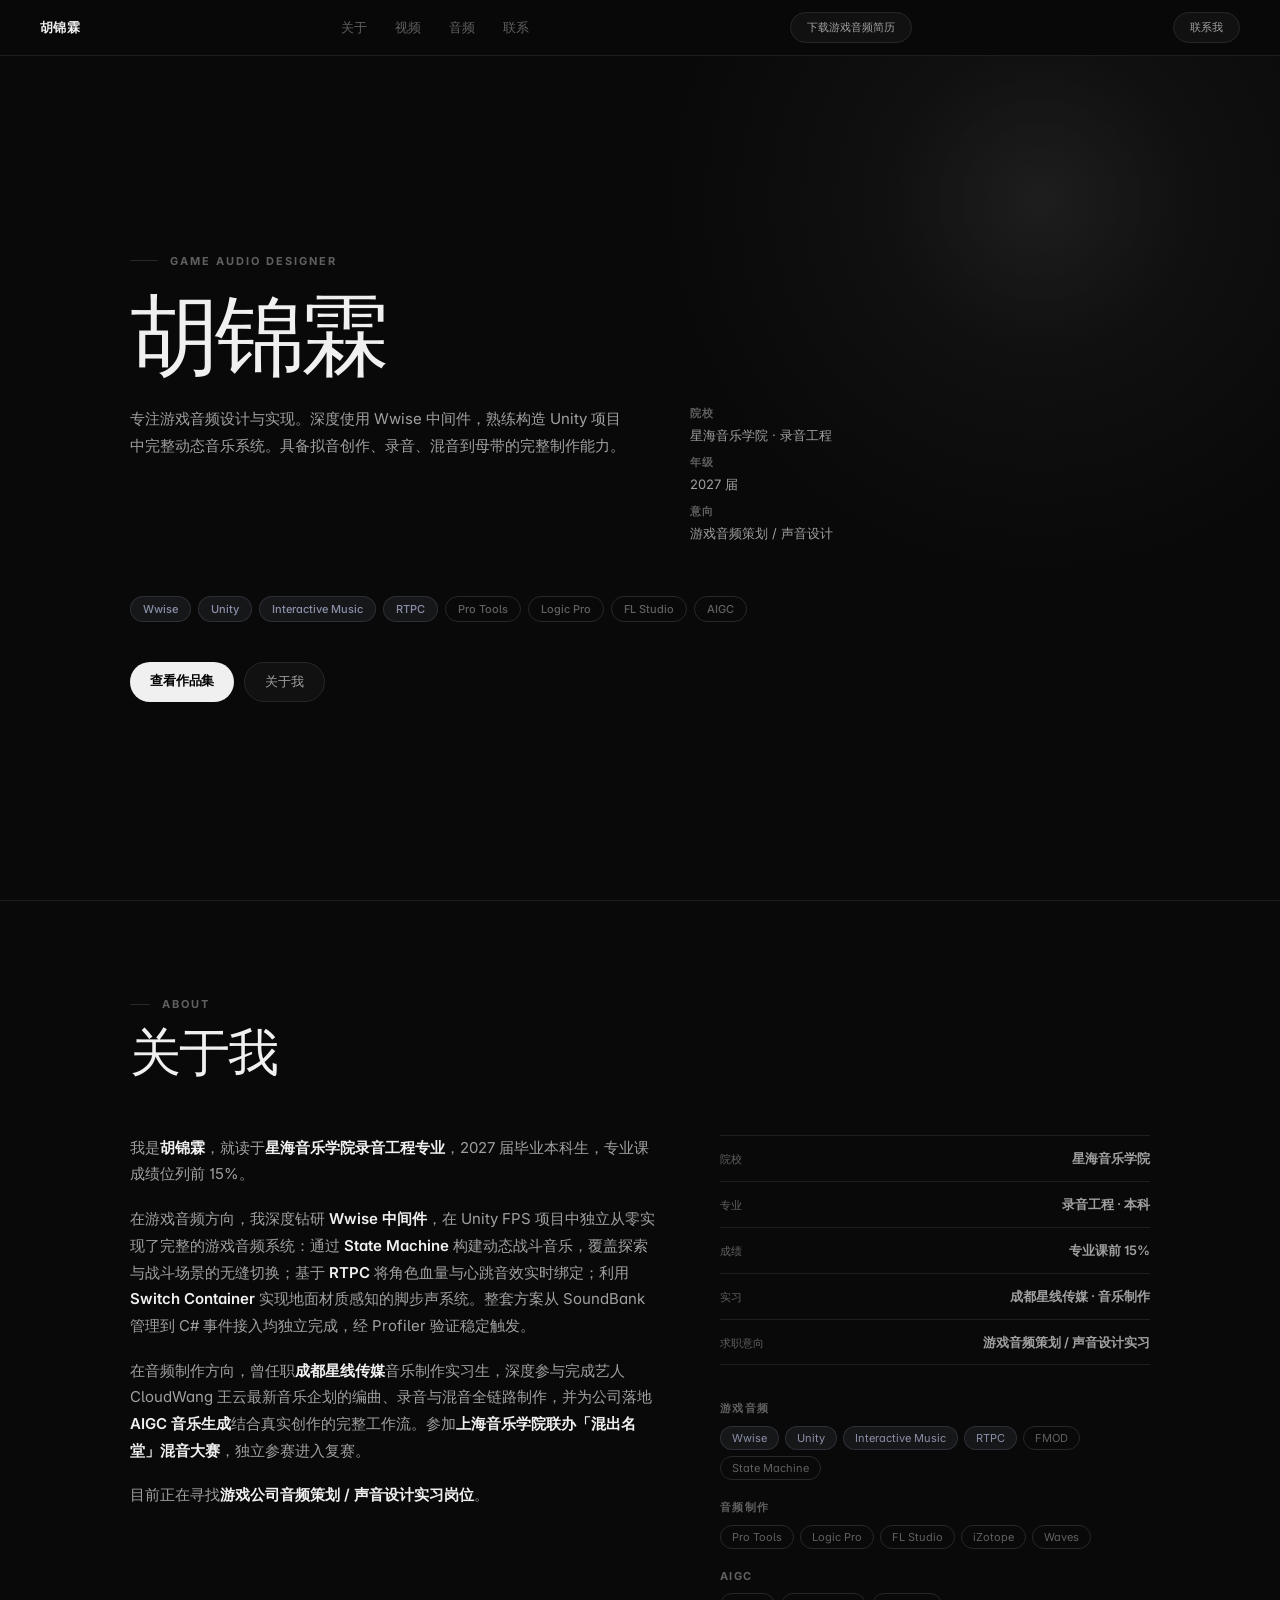
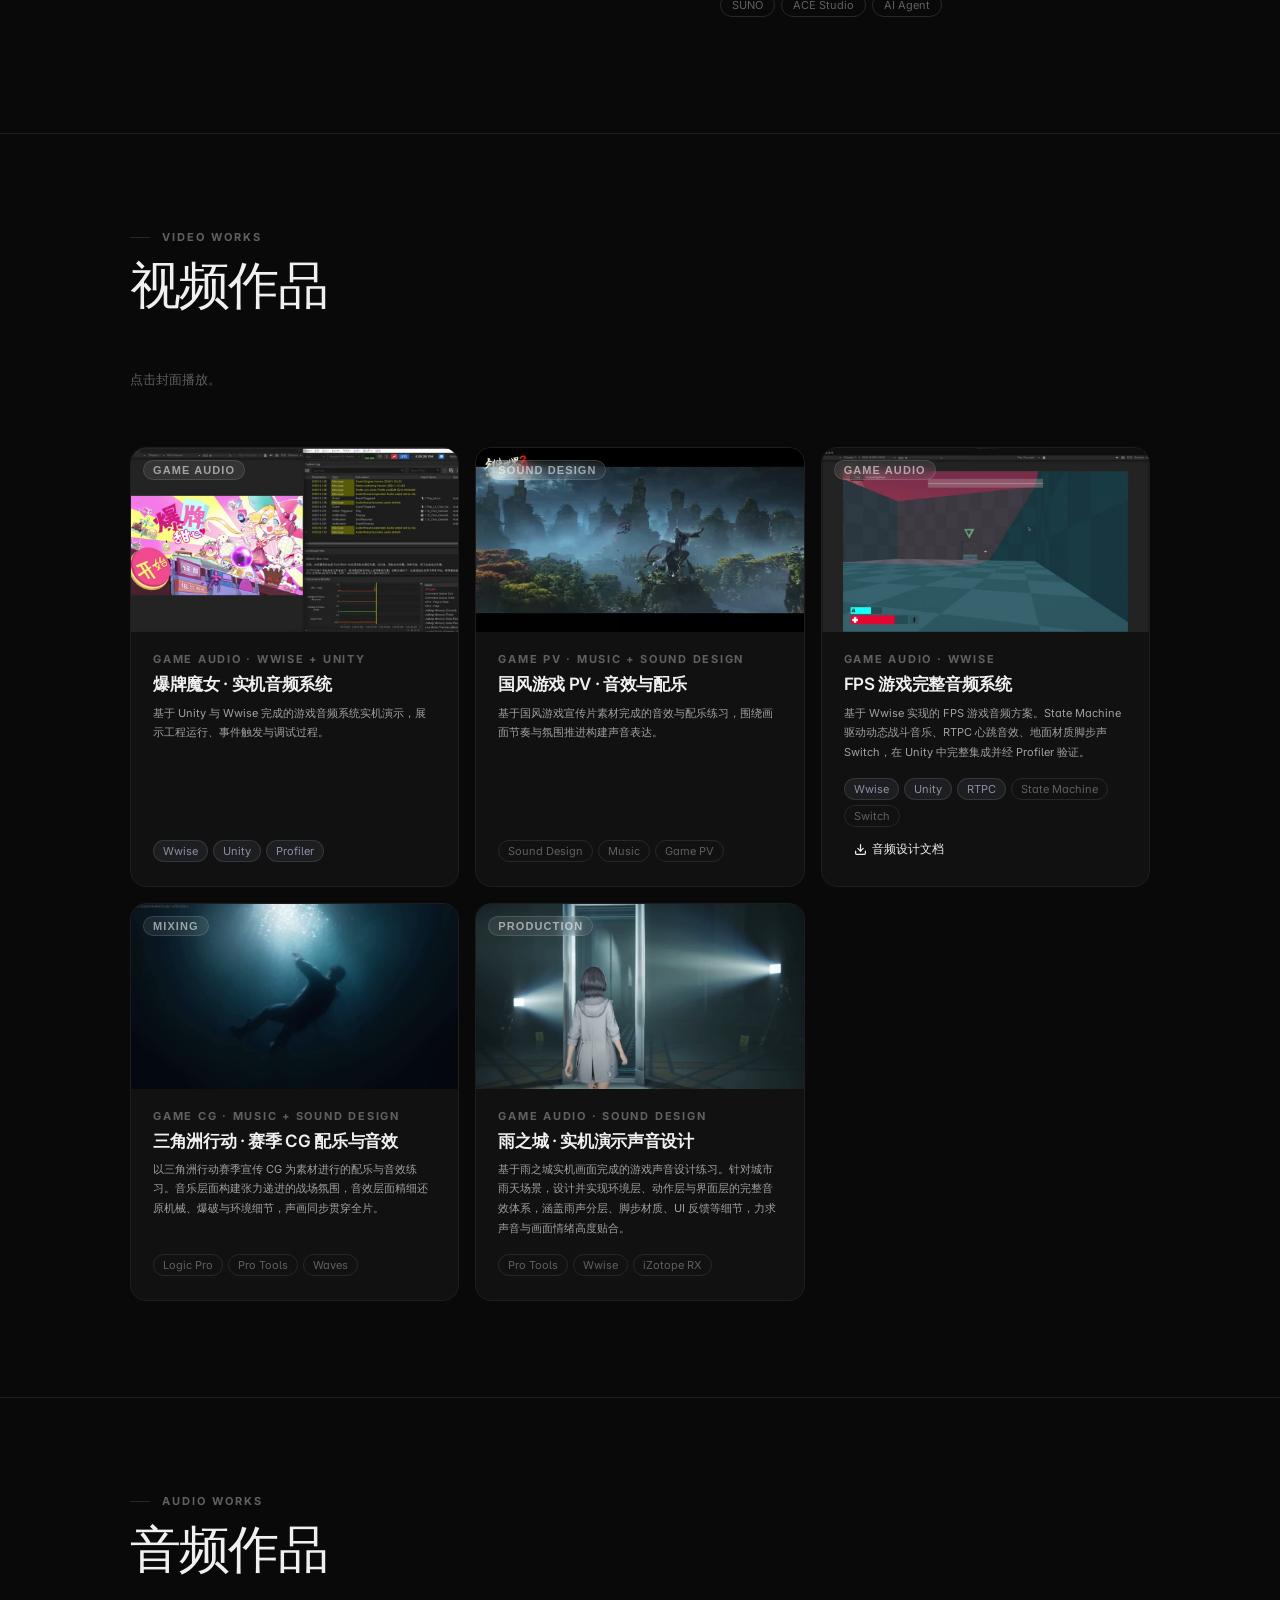
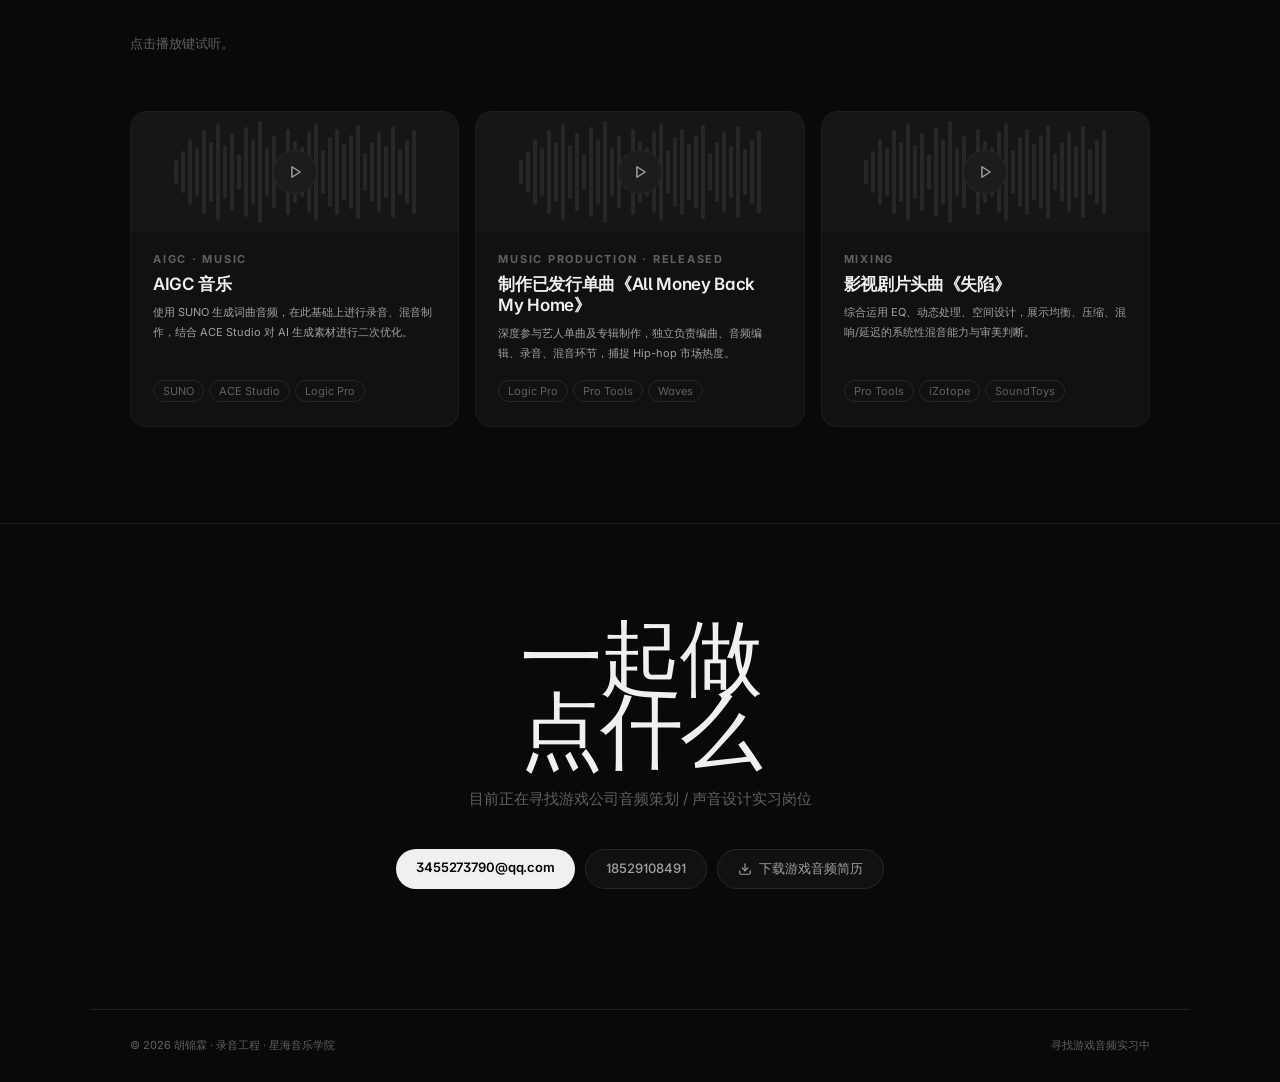
==== commit 9f4c5f09: "feat: 更新游戏音频作品与简历下载" ====
--- a/index.html
+++ b/index.html
@@ -242,8 +242,10 @@
       aspect-ratio: 16 / 9;
       position: relative; background: var(--s2);
       overflow: hidden; cursor: pointer; flex-shrink: 0;
-    }
-    .vthumb video { width:100%; height:100%; object-fit:cover; display:block; }
+      width:100%; padding:0; border:0; appearance:none; text-align:left;
+    }
+    .vthumb:focus-visible { outline:2px solid var(--accent); outline-offset:2px; }
+    .vthumb img { width:100%; height:100%; object-fit:cover; display:block; }
     .vthumb-empty {
       width:100%; height:100%;
       display:flex; flex-direction:column; align-items:center; justify-content:center;
@@ -268,6 +270,7 @@
     }
     .vthumb:hover .vplay { opacity:1; transform:scale(1); }
     .vplay svg { margin-left:3px; }
+    @media (hover: none) { .vplay { opacity:1; transform:scale(1); } }
 
     /* ─── VIDEO LIGHTBOX ─── */
     .vlightbox {
@@ -432,7 +435,7 @@
     <a href="#audio-works">音频</a>
     <a href="#contact">联系</a>
   </div>
-  <a href="胡锦霖简历.docx" download class="nav-pill">下载简历</a>
+  <a href="胡锦霖 星海音乐学院 音频实习生 27届毕业生.docx" download class="nav-pill">下载游戏音频简历</a>
   <a href="mailto:3455273790@qq.com" class="nav-pill">联系我</a>
 </nav>
 
@@ -540,32 +543,52 @@
   <div class="section-inner">
     <div class="sec-kicker">Video Works</div>
     <h2 class="sec-title">视频作品</h2>
-    <p class="works-sub">悬停缩略图后点击播放键查看演示。</p>
+    <p class="works-sub">点击封面播放。</p>
 
     <div class="vgrid">
 
-      <!-- V1: Wwise -->
+      <!-- V1: Desserted -->
       <div class="vc">
-        <div class="vthumb">
-          <video src="video/Unity集成Wwise FPS模版.mp4" preload="metadata"></video>
+        <button type="button" class="vthumb" data-video="video/爆牌魔女_实机演示_web.mp4" onclick="playVideo(this)" aria-label="播放爆牌魔女实机音频系统演示">
+          <img src="video/posters/desserted.jpg" alt="爆牌魔女实机音频系统演示画面" loading="lazy">
           <span class="vbadge">Game Audio</span>
-          <div class="voverlay">
-            <button class="vplay" onclick="playVideo(this)">
-              <svg width="16" height="16" viewBox="0 0 24 24" fill="#000"><polygon points="5,3 19,12 5,21"/></svg>
-            </button>
-          </div>
-        </div>
+          <div class="voverlay"><span class="vplay"><svg width="16" height="16" viewBox="0 0 24 24" fill="#000"><polygon points="5,3 19,12 5,21"/></svg></span></div>
+        </button>
+        <div class="vinfo">
+          <div class="vtype">Game Audio · Wwise + Unity</div>
+          <h3 class="vtitle">爆牌魔女 · 实机音频系统</h3>
+          <p class="vdesc">基于 Unity 与 Wwise 完成的游戏音频系统实机演示，展示工程运行、事件触发与调试过程。</p>
+          <div class="vtools"><span class="vtool hi">Wwise</span><span class="vtool hi">Unity</span><span class="vtool hi">Profiler</span></div>
+        </div>
+      </div>
+
+      <!-- V2: Chinese-style game PV -->
+      <div class="vc">
+        <button type="button" class="vthumb" data-video="video/国风游戏PV音效配乐_web.mp4" onclick="playVideo(this)" aria-label="播放国风游戏PV音效与配乐演示">
+          <img src="video/posters/guofeng-pv.jpg" alt="国风游戏PV音效与配乐画面" loading="lazy">
+          <span class="vbadge">Sound Design</span>
+          <div class="voverlay"><span class="vplay"><svg width="16" height="16" viewBox="0 0 24 24" fill="#000"><polygon points="5,3 19,12 5,21"/></svg></span></div>
+        </button>
+        <div class="vinfo">
+          <div class="vtype">Game PV · Music + Sound Design</div>
+          <h3 class="vtitle">国风游戏 PV · 音效与配乐</h3>
+          <p class="vdesc">基于国风游戏宣传片素材完成的音效与配乐练习，围绕画面节奏与氛围推进构建声音表达。</p>
+          <div class="vtools"><span class="vtool">Sound Design</span><span class="vtool">Music</span><span class="vtool">Game PV</span></div>
+        </div>
+      </div>
+
+      <!-- V3: Wwise -->
+      <div class="vc">
+        <button type="button" class="vthumb" data-video="video/Unity集成Wwise FPS模版.mp4" onclick="playVideo(this)" aria-label="播放FPS游戏完整音频系统演示">
+          <img src="video/posters/fps-wwise.jpg" alt="FPS游戏完整音频系统演示画面" loading="lazy">
+          <span class="vbadge">Game Audio</span>
+          <div class="voverlay"><span class="vplay"><svg width="16" height="16" viewBox="0 0 24 24" fill="#000"><polygon points="5,3 19,12 5,21"/></svg></span></div>
+        </button>
         <div class="vinfo">
           <div class="vtype">Game Audio · Wwise</div>
           <h3 class="vtitle">FPS 游戏完整音频系统</h3>
           <p class="vdesc">基于 Wwise 实现的 FPS 游戏音频方案。State Machine 驱动动态战斗音乐、RTPC 心跳音效、地面材质脚步声 Switch，在 Unity 中完整集成并经 Profiler 验证。</p>
-          <div class="vtools">
-            <span class="vtool hi">Wwise</span>
-            <span class="vtool hi">Unity</span>
-            <span class="vtool hi">RTPC</span>
-            <span class="vtool">State Machine</span>
-            <span class="vtool">Switch</span>
-          </div>
+          <div class="vtools"><span class="vtool hi">Wwise</span><span class="vtool hi">Unity</span><span class="vtool hi">RTPC</span><span class="vtool">State Machine</span><span class="vtool">Switch</span></div>
           <a class="doc-dl" href="Unity_Wwise_音频设计文档.pdf" download>
             <svg width="13" height="13" viewBox="0 0 24 24" fill="none" stroke="currentColor" stroke-width="2.2" stroke-linecap="round" stroke-linejoin="round"><path d="M21 15v4a2 2 0 0 1-2 2H5a2 2 0 0 1-2-2v-4"/><polyline points="7 10 12 15 17 10"/><line x1="12" y1="15" x2="12" y2="3"/></svg>
             音频设计文档
@@ -573,49 +596,33 @@
         </div>
       </div>
 
-      <!-- V2: Mixing -->
+      <!-- V4: Mixing -->
       <div class="vc">
-        <div class="vthumb">
-          <video src="video/三角洲CG_web.mp4" preload="metadata"></video>
+        <button type="button" class="vthumb" data-video="video/三角洲CG_web.mp4" onclick="playVideo(this)" aria-label="播放三角洲行动赛季CG配乐与音效演示">
+          <img src="video/posters/delta-cg.jpg" alt="三角洲行动赛季CG配乐与音效画面" loading="lazy">
           <span class="vbadge">Mixing</span>
-          <div class="voverlay">
-            <button class="vplay" onclick="playVideo(this)">
-              <svg width="16" height="16" viewBox="0 0 24 24" fill="#000"><polygon points="5,3 19,12 5,21"/></svg>
-            </button>
-          </div>
-        </div>
+          <div class="voverlay"><span class="vplay"><svg width="16" height="16" viewBox="0 0 24 24" fill="#000"><polygon points="5,3 19,12 5,21"/></svg></span></div>
+        </button>
         <div class="vinfo">
           <div class="vtype">Game CG · Music + Sound Design</div>
           <h3 class="vtitle">三角洲行动 · 赛季 CG 配乐与音效</h3>
           <p class="vdesc">以三角洲行动赛季宣传 CG 为素材进行的配乐与音效练习。音乐层面构建张力递进的战场氛围，音效层面精细还原机械、爆破与环境细节，声画同步贯穿全片。</p>
-          <div class="vtools">
-            <span class="vtool">Logic Pro</span>
-            <span class="vtool">Pro Tools</span>
-            <span class="vtool">Waves</span>
-          </div>
-        </div>
-      </div>
-
-      <!-- V3: AIGC -->
+          <div class="vtools"><span class="vtool">Logic Pro</span><span class="vtool">Pro Tools</span><span class="vtool">Waves</span></div>
+        </div>
+      </div>
+
+      <!-- V5: Rain city -->
       <div class="vc">
-        <div class="vthumb">
-          <video src="video/雨之城_web.mp4" preload="metadata"></video>
+        <button type="button" class="vthumb" data-video="video/雨之城_web.mp4" onclick="playVideo(this)" aria-label="播放雨之城实机演示声音设计">
+          <img src="video/posters/rain-city.jpg" alt="雨之城实机演示声音设计画面" loading="lazy">
           <span class="vbadge">Production</span>
-          <div class="voverlay">
-            <button class="vplay" onclick="playVideo(this)">
-              <svg width="16" height="16" viewBox="0 0 24 24" fill="#000"><polygon points="5,3 19,12 5,21"/></svg>
-            </button>
-          </div>
-        </div>
+          <div class="voverlay"><span class="vplay"><svg width="16" height="16" viewBox="0 0 24 24" fill="#000"><polygon points="5,3 19,12 5,21"/></svg></span></div>
+        </button>
         <div class="vinfo">
           <div class="vtype">Game Audio · Sound Design</div>
           <h3 class="vtitle">雨之城 · 实机演示声音设计</h3>
           <p class="vdesc">基于雨之城实机画面完成的游戏声音设计练习。针对城市雨天场景，设计并实现环境层、动作层与界面层的完整音效体系，涵盖雨声分层、脚步材质、UI 反馈等细节，力求声音与画面情绪高度贴合。</p>
-          <div class="vtools">
-            <span class="vtool">Pro Tools</span>
-            <span class="vtool">Wwise</span>
-            <span class="vtool">iZotope RX</span>
-          </div>
+          <div class="vtools"><span class="vtool">Pro Tools</span><span class="vtool">Wwise</span><span class="vtool">iZotope RX</span></div>
         </div>
       </div>
 
@@ -705,9 +712,9 @@
     <div class="contact-btns">
       <a href="mailto:3455273790@qq.com" class="btn-white">3455273790@qq.com</a>
       <a href="tel:18529108491" class="btn-dark">18529108491</a>
-      <a href="胡锦霖简历.docx" download class="btn-dark" style="display:inline-flex;align-items:center;gap:7px;">
+      <a href="胡锦霖 星海音乐学院 音频实习生 27届毕业生.docx" download class="btn-dark" style="display:inline-flex;align-items:center;gap:7px;">
         <svg width="14" height="14" viewBox="0 0 24 24" fill="none" stroke="currentColor" stroke-width="2" stroke-linecap="round" stroke-linejoin="round"><path d="M21 15v4a2 2 0 0 1-2 2H5a2 2 0 0 1-2-2v-4"/><polyline points="7 10 12 15 17 10"/><line x1="12" y1="15" x2="12" y2="3"/></svg>
-        下载简历
+        下载游戏音频简历
       </a>
     </div>
   </div>
@@ -721,7 +728,7 @@
 <div class="vlightbox" id="vlightbox">
   <div class="vlightbox-inner">
     <button class="vlightbox-close" onclick="closeLightbox()">✕</button>
-    <video id="vlightbox-video" controls></video>
+    <video id="vlightbox-video" controls preload="metadata" playsinline></video>
   </div>
 </div>
 
@@ -739,11 +746,11 @@
 
   // ── Video lightbox ──
   function playVideo(btn) {
-    const thumbVideo = btn.closest('.vthumb').querySelector('video');
-    if (!thumbVideo) return;
+    const videoSrc = btn.closest('.vthumb').dataset.video;
+    if (!videoSrc) return;
     const lb      = document.getElementById('vlightbox');
     const lbVideo = document.getElementById('vlightbox-video');
-    lbVideo.src   = thumbVideo.currentSrc || thumbVideo.src;
+    lbVideo.src   = videoSrc;
     lbVideo.load();
     lb.classList.add('open');
     document.body.style.overflow = 'hidden';
@@ -755,7 +762,8 @@
     const lbVideo = document.getElementById('vlightbox-video');
     lb.classList.remove('open');
     lbVideo.pause();
-    lbVideo.src = '';
+    lbVideo.removeAttribute('src');
+    lbVideo.load();
     document.body.style.overflow = '';
   }
 
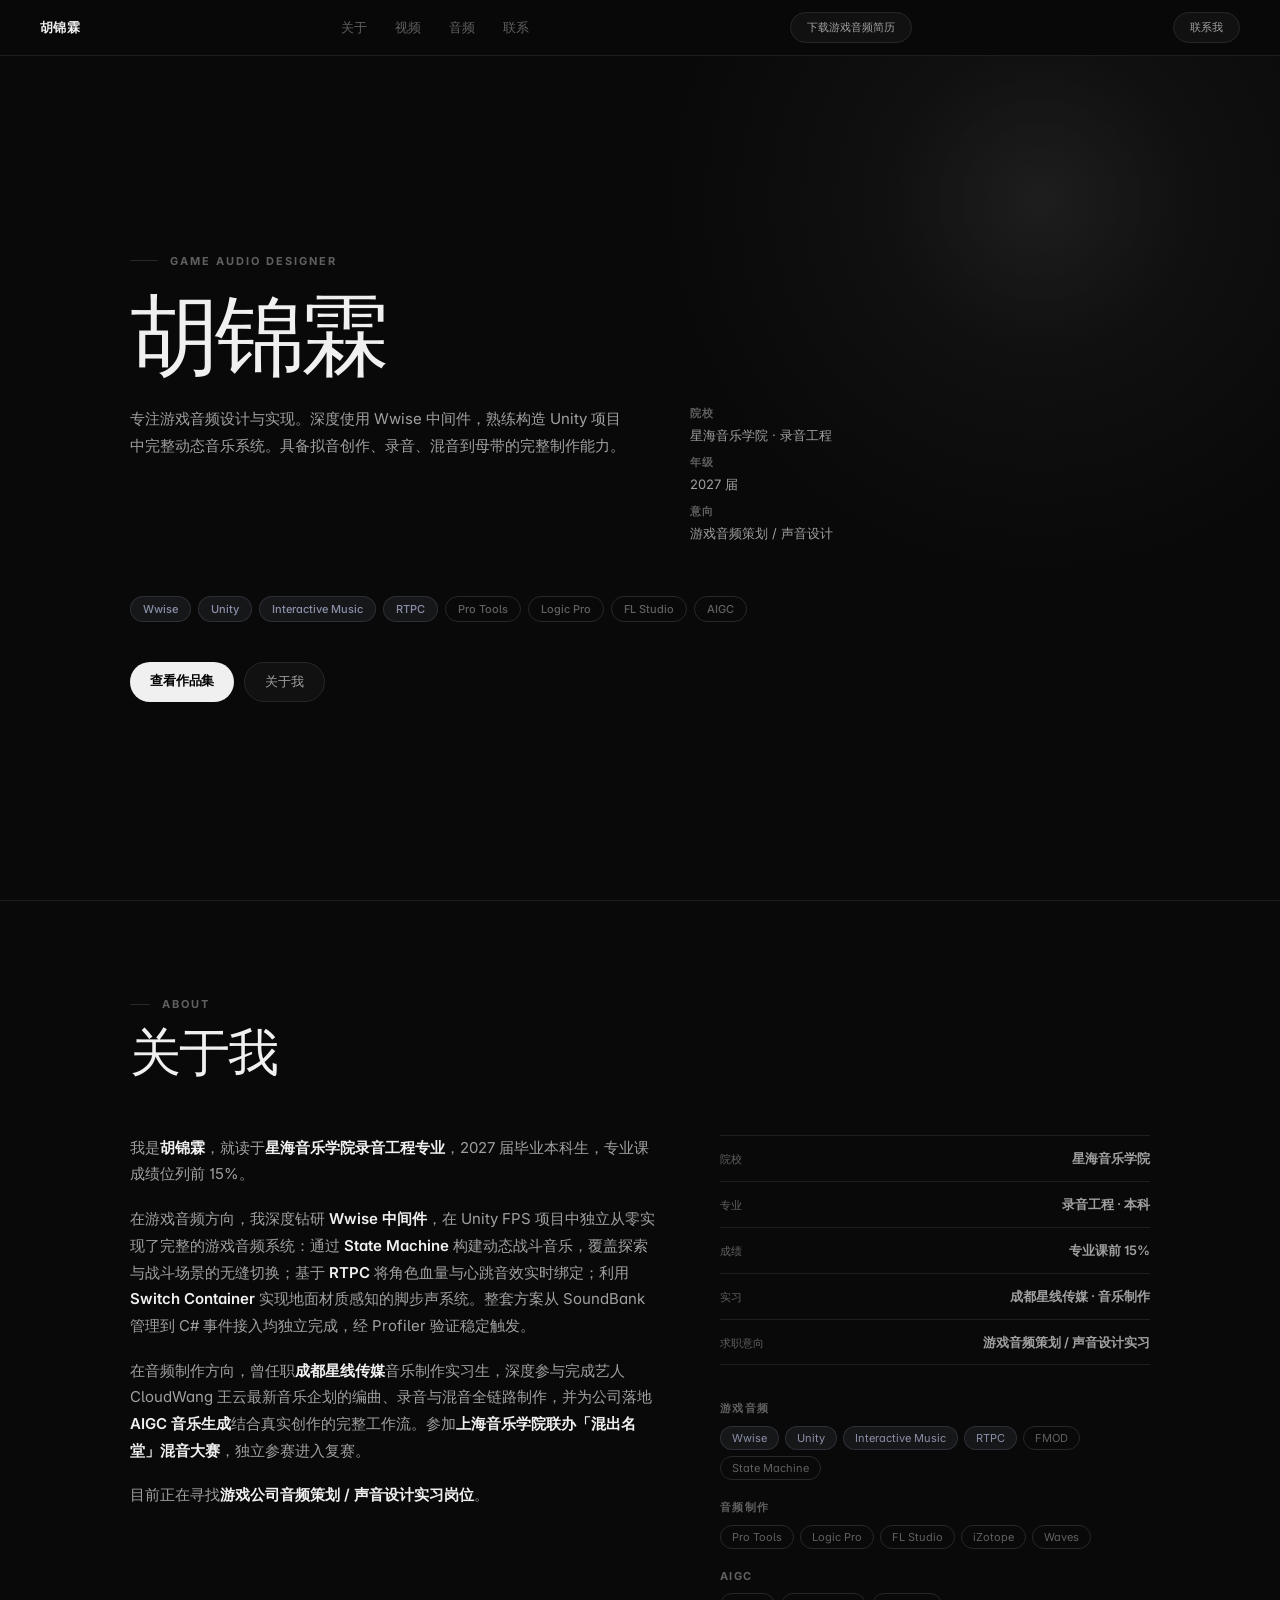
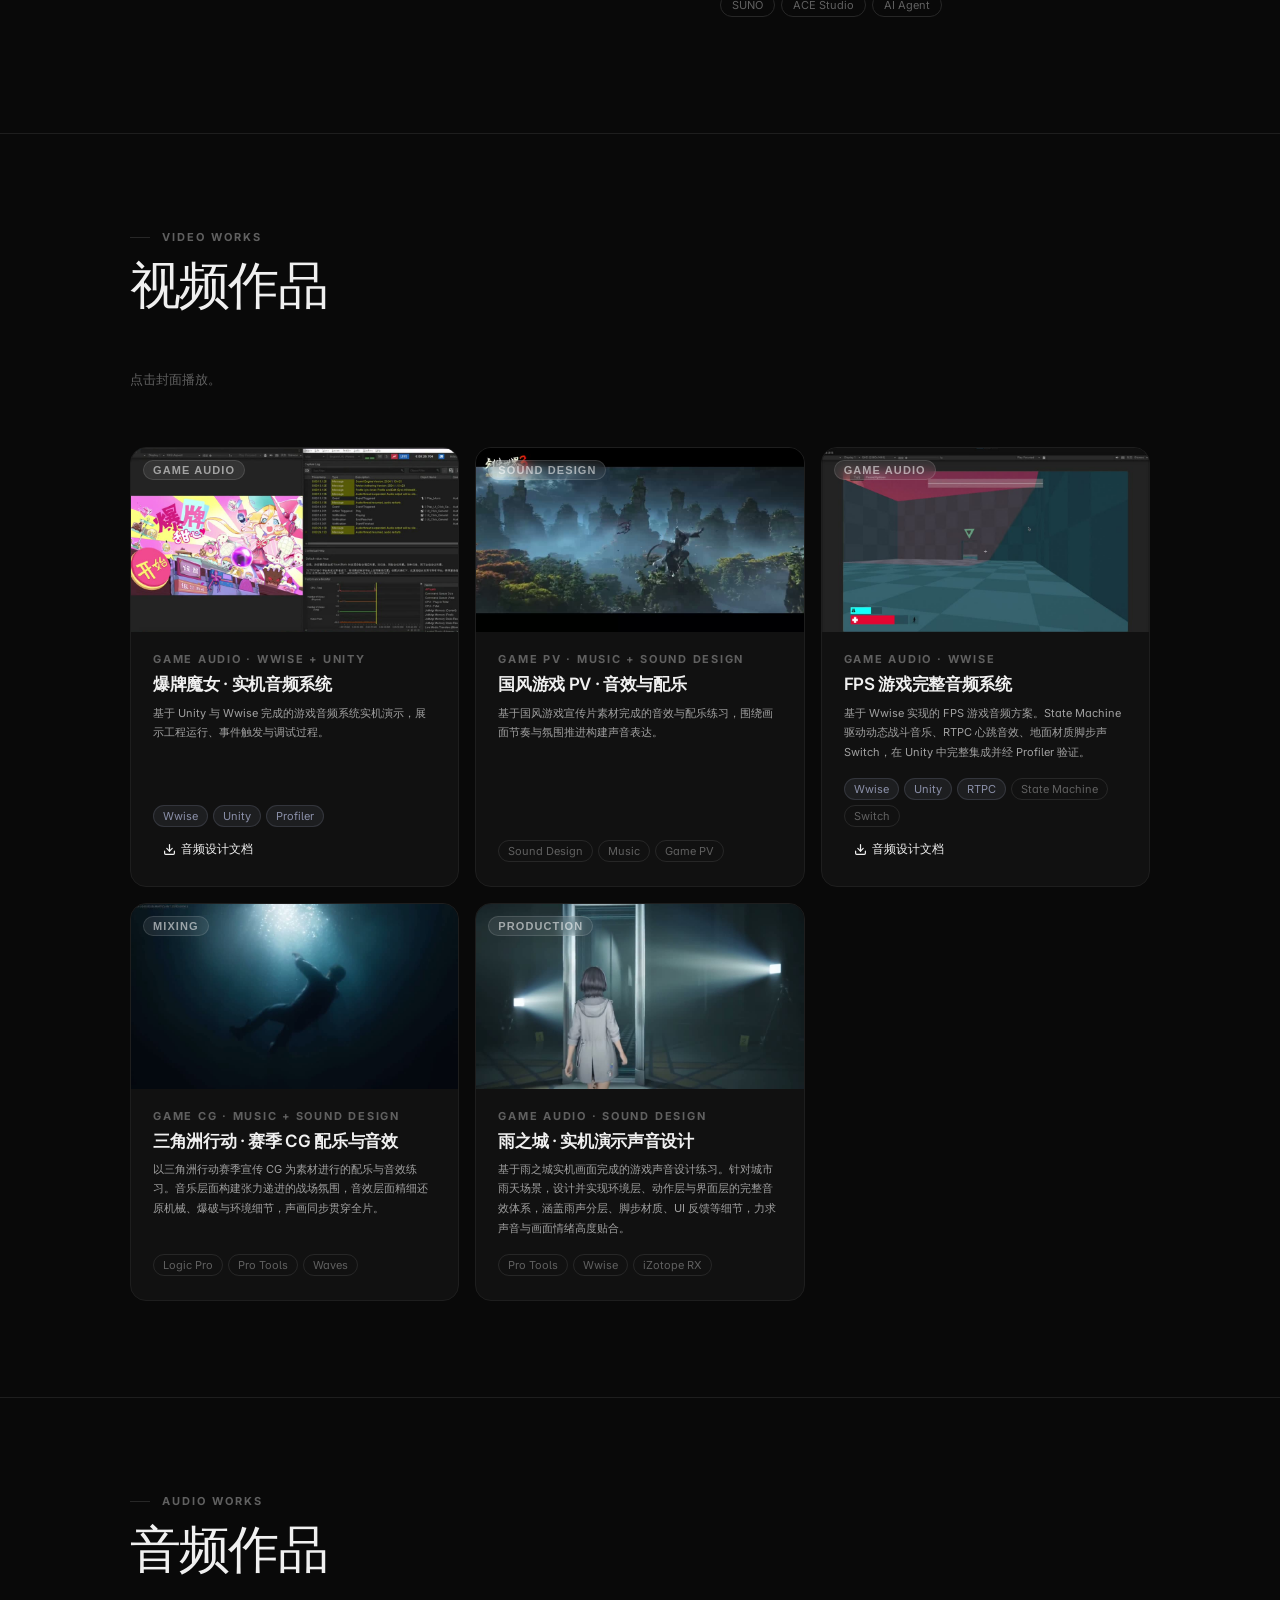
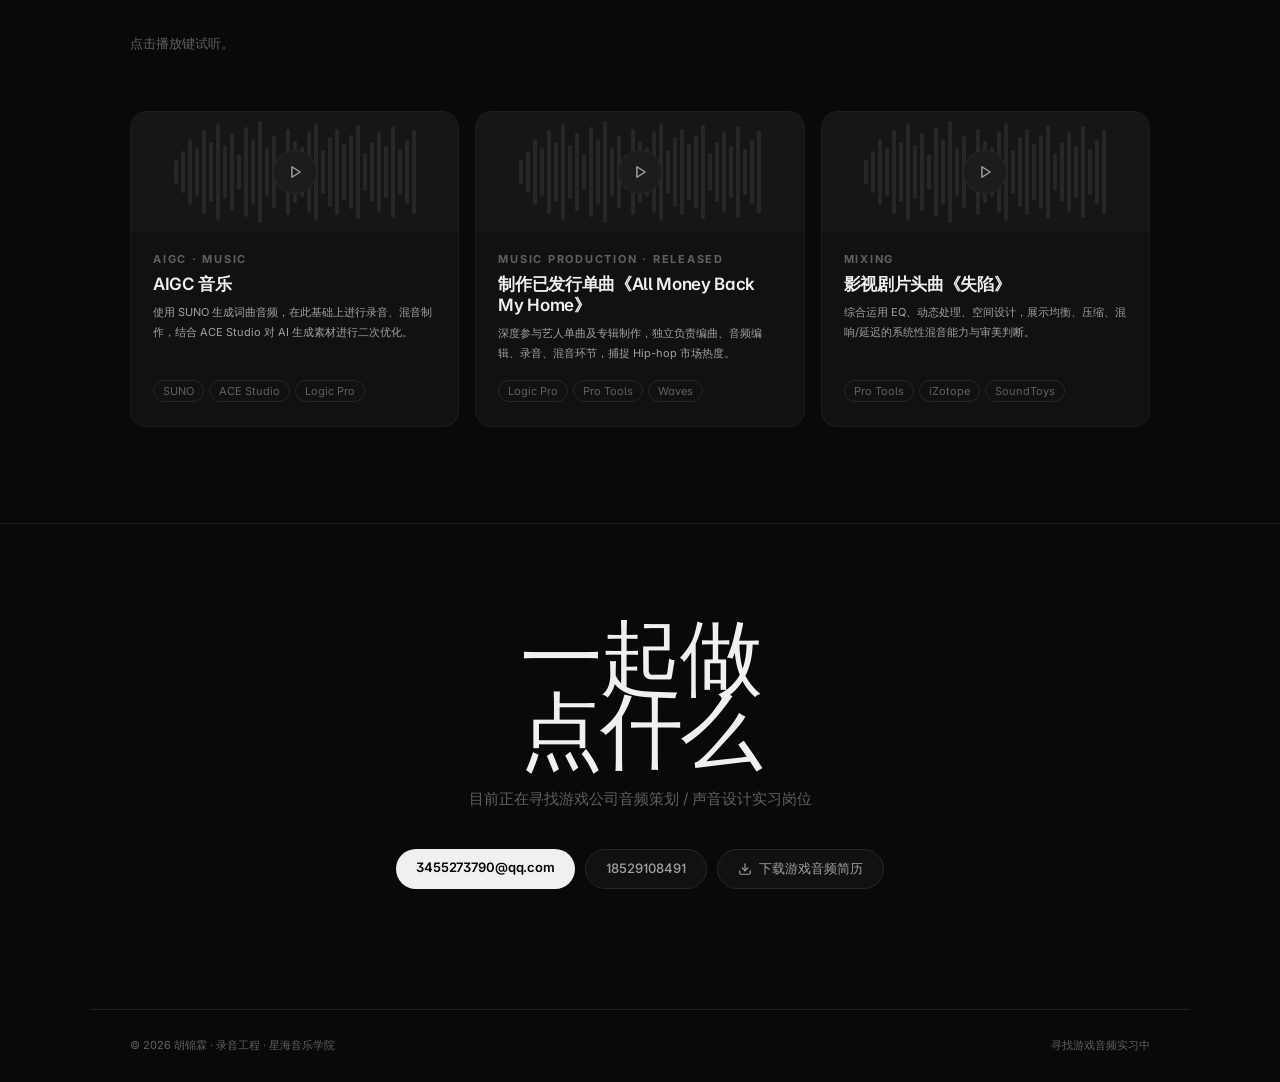
==== commit c986c9ac: "feat: 添加爆牌甜心音频设计文档" ====
--- a/index.html
+++ b/index.html
@@ -435,7 +435,7 @@
     <a href="#audio-works">音频</a>
     <a href="#contact">联系</a>
   </div>
-  <a href="胡锦霖 星海音乐学院 音频实习生 27届毕业生.docx" download class="nav-pill">下载游戏音频简历</a>
+  <a href="胡锦霖 星海音乐学院 游戏音频实习生 27届毕业生.docx" download class="nav-pill">下载游戏音频简历</a>
   <a href="mailto:3455273790@qq.com" class="nav-pill">联系我</a>
 </nav>
 
@@ -559,6 +559,10 @@
           <h3 class="vtitle">爆牌魔女 · 实机音频系统</h3>
           <p class="vdesc">基于 Unity 与 Wwise 完成的游戏音频系统实机演示，展示工程运行、事件触发与调试过程。</p>
           <div class="vtools"><span class="vtool hi">Wwise</span><span class="vtool hi">Unity</span><span class="vtool hi">Profiler</span></div>
+          <a class="doc-dl" href="爆牌甜心_音频设计文档_v1.0.docx" download>
+            <svg width="13" height="13" viewBox="0 0 24 24" fill="none" stroke="currentColor" stroke-width="2.2" stroke-linecap="round" stroke-linejoin="round"><path d="M21 15v4a2 2 0 0 1-2 2H5a2 2 0 0 1-2-2v-4"/><polyline points="7 10 12 15 17 10"/><line x1="12" y1="15" x2="12" y2="3"/></svg>
+            音频设计文档
+          </a>
         </div>
       </div>
 
@@ -712,7 +716,7 @@
     <div class="contact-btns">
       <a href="mailto:3455273790@qq.com" class="btn-white">3455273790@qq.com</a>
       <a href="tel:18529108491" class="btn-dark">18529108491</a>
-      <a href="胡锦霖 星海音乐学院 音频实习生 27届毕业生.docx" download class="btn-dark" style="display:inline-flex;align-items:center;gap:7px;">
+      <a href="胡锦霖 星海音乐学院 游戏音频实习生 27届毕业生.docx" download class="btn-dark" style="display:inline-flex;align-items:center;gap:7px;">
         <svg width="14" height="14" viewBox="0 0 24 24" fill="none" stroke="currentColor" stroke-width="2" stroke-linecap="round" stroke-linejoin="round"><path d="M21 15v4a2 2 0 0 1-2 2H5a2 2 0 0 1-2-2v-4"/><polyline points="7 10 12 15 17 10"/><line x1="12" y1="15" x2="12" y2="3"/></svg>
         下载游戏音频简历
       </a>
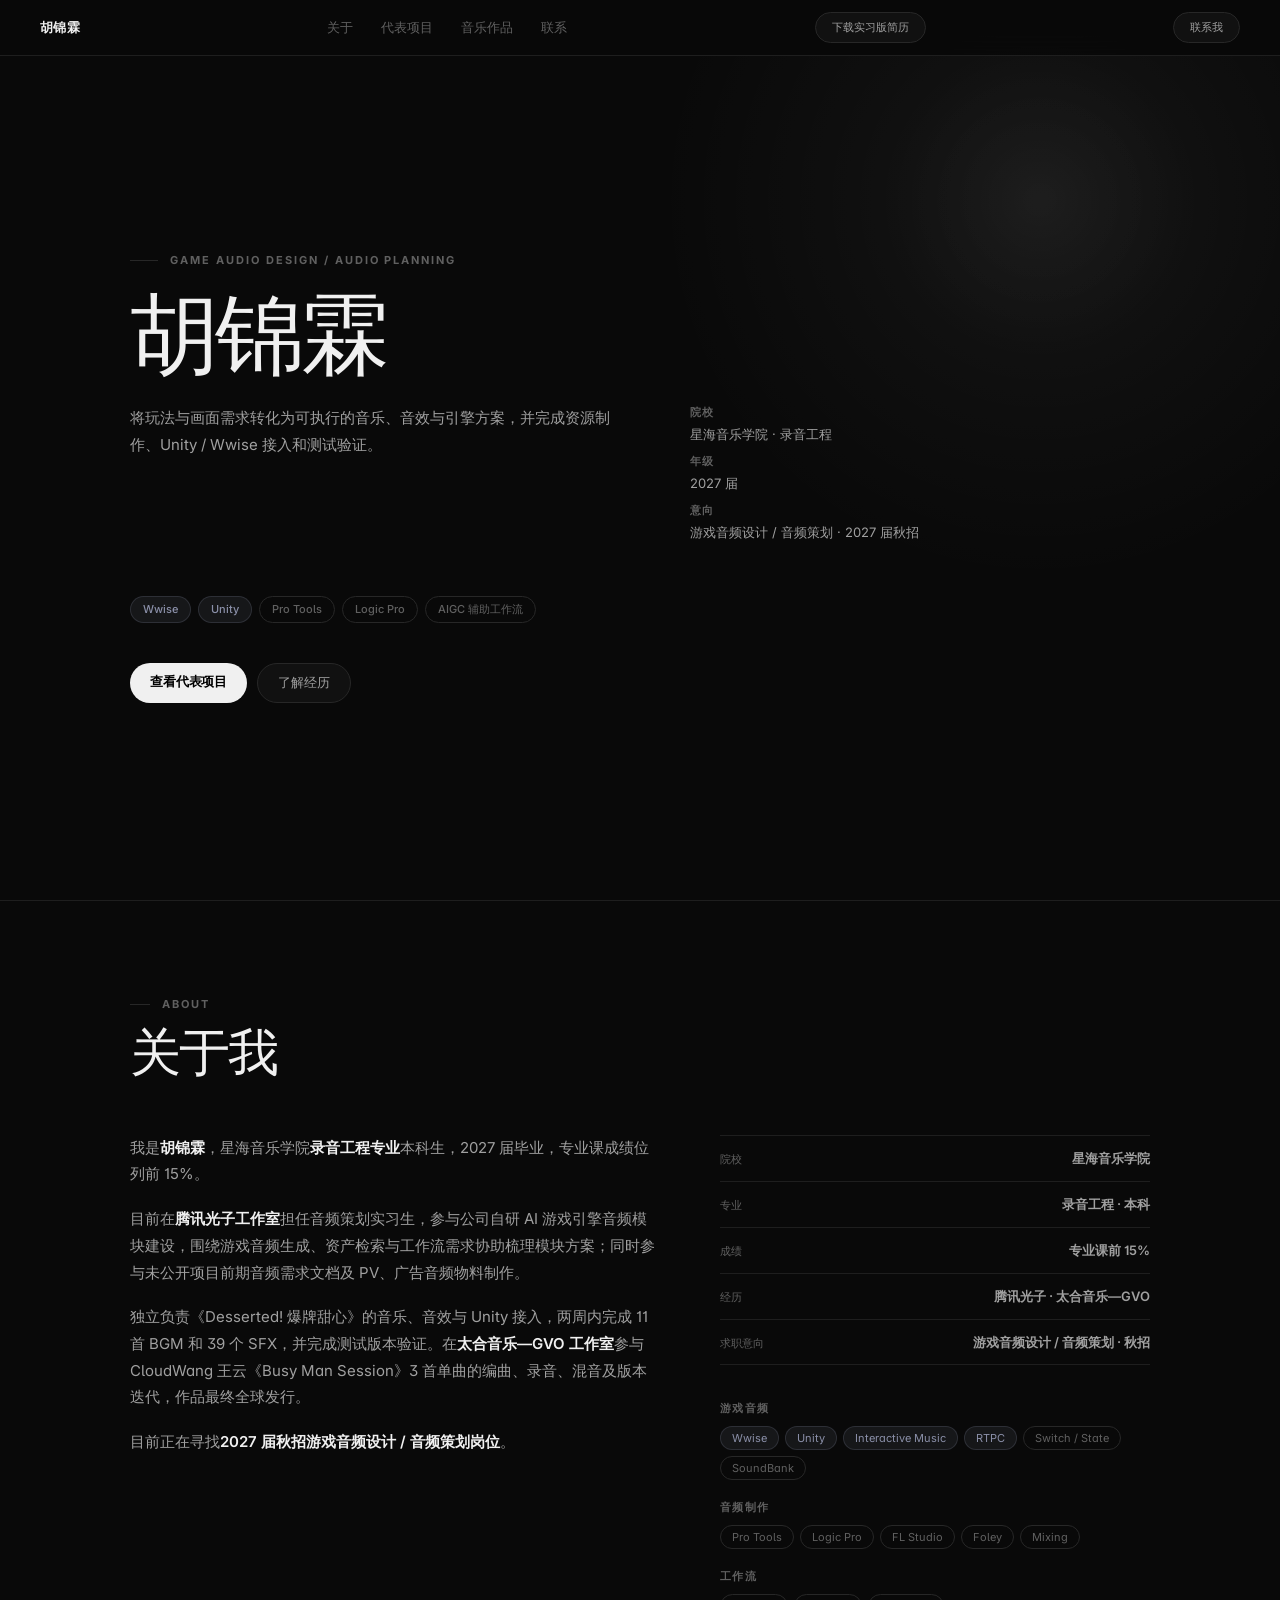
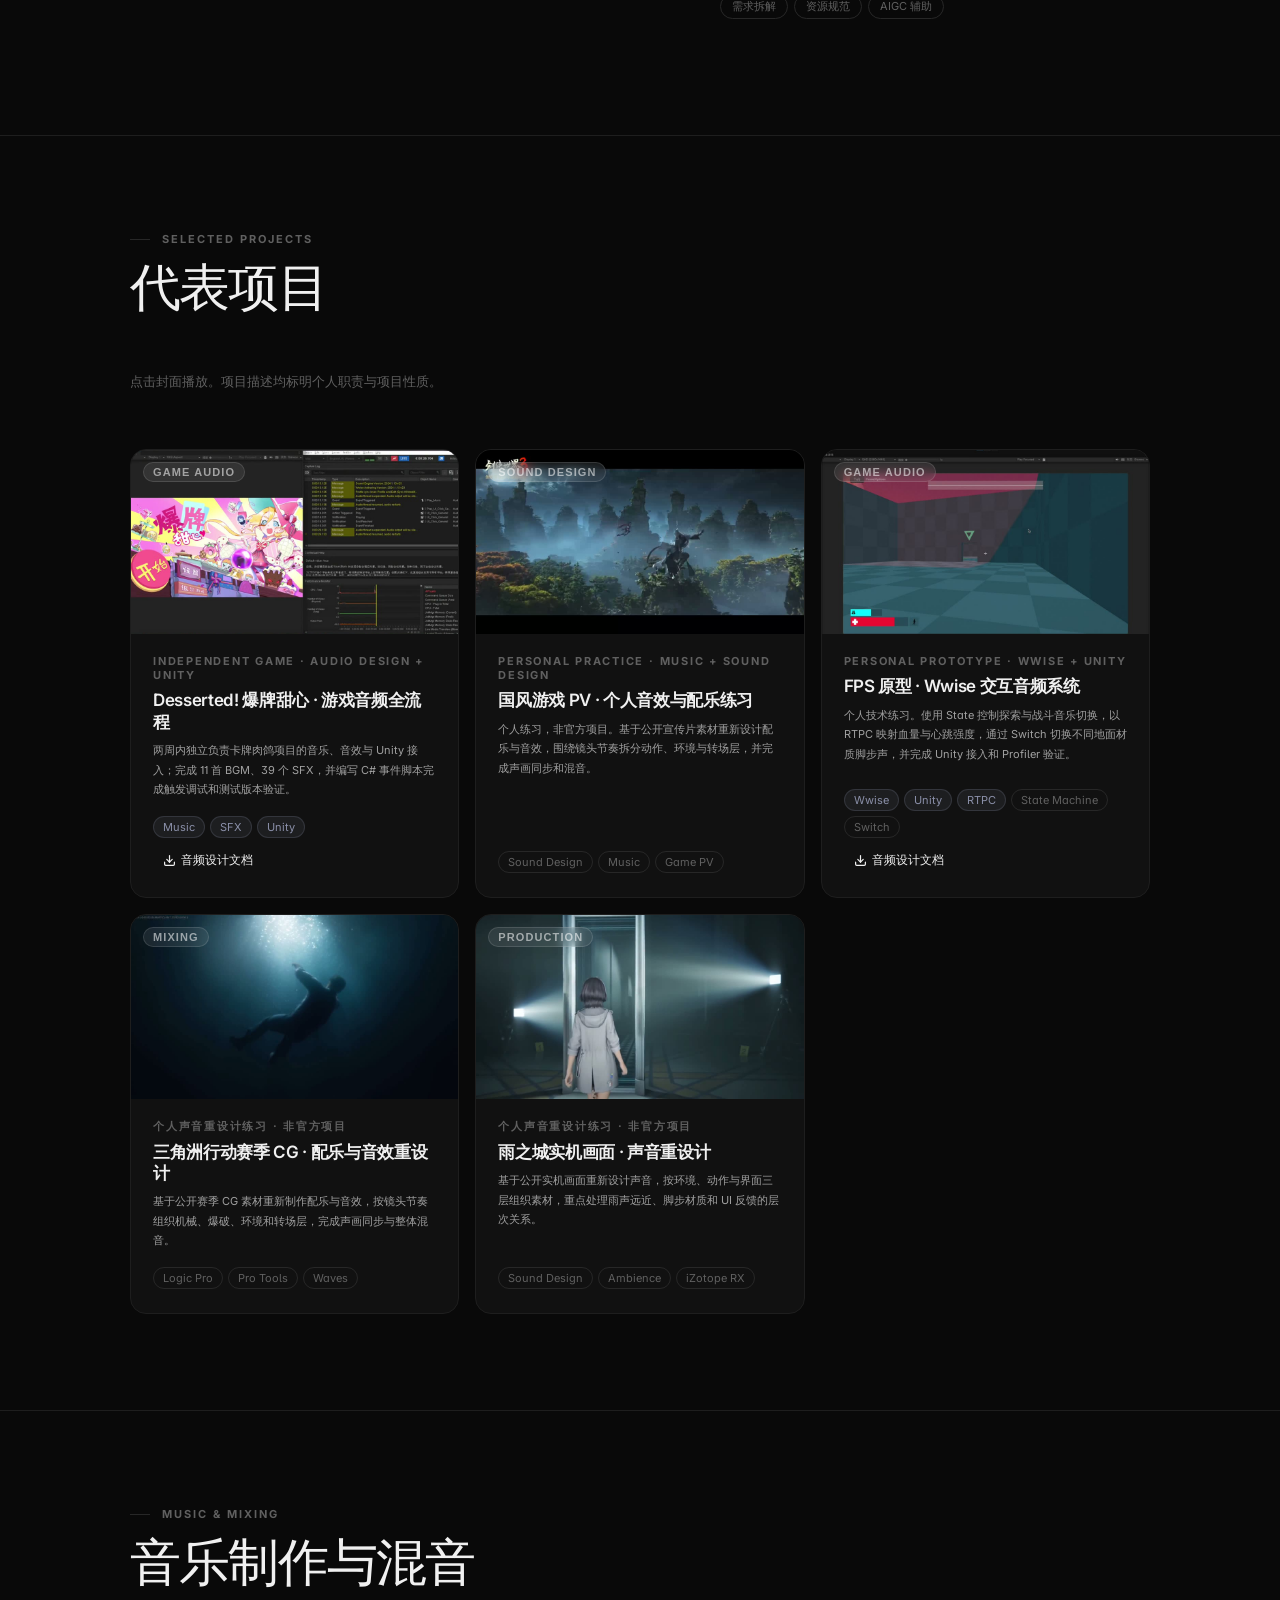
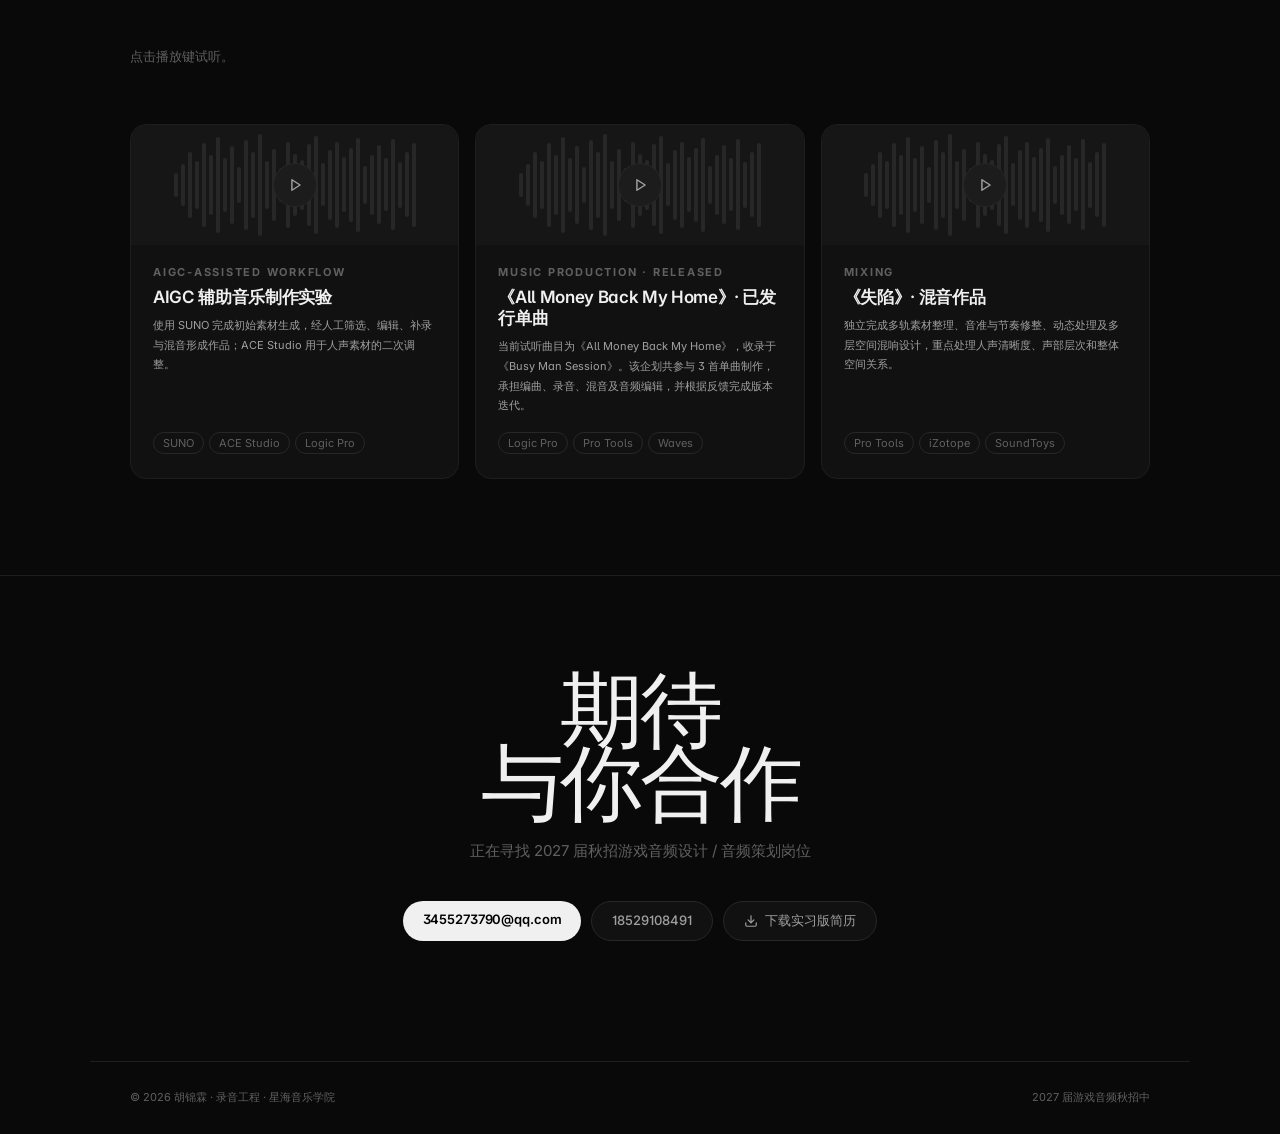
==== commit 3aa65c64: "feat: 优化秋招作品集文案" ====
--- a/index.html
+++ b/index.html
@@ -3,7 +3,7 @@
 <head>
   <meta charset="UTF-8">
   <meta name="viewport" content="width=device-width, initial-scale=1.0">
-  <title>胡锦霖 | Game Audio Designer</title>
+  <title>胡锦霖 | 游戏音频设计 / 音频策划</title>
   <link rel="preconnect" href="https://fonts.googleapis.com">
   <link rel="preconnect" href="https://fonts.gstatic.com" crossorigin>
   <link href="https://fonts.googleapis.com/css2?family=Inter:wght@200;300;400;500;600;700&display=swap" rel="stylesheet">
@@ -431,22 +431,22 @@
   <a href="#hero" class="nav-logo">胡锦霖</a>
   <div class="nav-center">
     <a href="#about">关于</a>
-    <a href="#video-works">视频</a>
-    <a href="#audio-works">音频</a>
+    <a href="#video-works">代表项目</a>
+    <a href="#audio-works">音乐作品</a>
     <a href="#contact">联系</a>
   </div>
-  <a href="胡锦霖 星海音乐学院 游戏音频实习生 27届毕业生.docx" download class="nav-pill">下载游戏音频简历</a>
+  <a href="胡锦霖 星海音乐学院 游戏音频实习生 27届毕业生.docx" download class="nav-pill">下载实习版简历</a>
   <a href="mailto:3455273790@qq.com" class="nav-pill">联系我</a>
 </nav>
 
 <!-- ─── HERO ─── -->
 <section id="hero">
   <div class="hero-wrap">
-    <div class="hero-kicker">Game Audio Designer</div>
+    <div class="hero-kicker">Game Audio Design / Audio Planning</div>
     <h1 class="hero-name">胡锦霖</h1>
     <div class="hero-row">
       <p class="hero-bio">
-        专注游戏音频设计与实现。深度使用 Wwise 中间件，熟练构造 Unity 项目中完整动态音乐系统。具备拟音创作、录音、混音到母带的完整制作能力。
+        将玩法与画面需求转化为可执行的音乐、音效与引擎方案，并完成资源制作、Unity / Wwise 接入和测试验证。
       </p>
       <div class="hero-meta">
         <div class="meta-item">
@@ -459,23 +459,20 @@
         </div>
         <div class="meta-item">
           <span class="meta-label">意向</span>
-          <span class="meta-val">游戏音频策划 / 声音设计</span>
+          <span class="meta-val">游戏音频设计 / 音频策划 · 2027 届秋招</span>
         </div>
       </div>
     </div>
     <div class="hero-tags">
       <span class="tag hi">Wwise</span>
       <span class="tag hi">Unity</span>
-      <span class="tag hi">Interactive Music</span>
-      <span class="tag hi">RTPC</span>
       <span class="tag">Pro Tools</span>
       <span class="tag">Logic Pro</span>
-      <span class="tag">FL Studio</span>
-      <span class="tag">AIGC</span>
+      <span class="tag">AIGC 辅助工作流</span>
     </div>
     <div class="hero-btns">
-      <a href="#video-works" class="btn-white">查看作品集</a>
-      <a href="#about" class="btn-dark">关于我</a>
+      <a href="#video-works" class="btn-white">查看代表项目</a>
+      <a href="#about" class="btn-dark">了解经历</a>
     </div>
   </div>
 </section>
@@ -488,10 +485,10 @@
 
     <div class="about-grid">
       <div class="about-text">
-        <p>我是<strong>胡锦霖</strong>，就读于<strong>星海音乐学院录音工程专业</strong>，2027 届毕业本科生，专业课成绩位列前 15%。</p>
-        <p>在游戏音频方向，我深度钻研 <strong>Wwise 中间件</strong>，在 Unity FPS 项目中独立从零实现了完整的游戏音频系统：通过 <strong>State Machine</strong> 构建动态战斗音乐，覆盖探索与战斗场景的无缝切换；基于 <strong>RTPC</strong> 将角色血量与心跳音效实时绑定；利用 <strong>Switch Container</strong> 实现地面材质感知的脚步声系统。整套方案从 SoundBank 管理到 C# 事件接入均独立完成，经 Profiler 验证稳定触发。</p>
-        <p>在音频制作方向，曾任职<strong>成都星线传媒</strong>音乐制作实习生，深度参与完成艺人 CloudWang 王云最新音乐企划的编曲、录音与混音全链路制作，并为公司落地 <strong>AIGC 音乐生成</strong>结合真实创作的完整工作流。参加<strong>上海音乐学院联办「混出名堂」混音大赛</strong>，独立参赛进入复赛。</p>
-        <p>目前正在寻找<strong>游戏公司音频策划 / 声音设计实习岗位</strong>。</p>
+        <p>我是<strong>胡锦霖</strong>，星海音乐学院<strong>录音工程专业</strong>本科生，2027 届毕业，专业课成绩位列前 15%。</p>
+        <p>目前在<strong>腾讯光子工作室</strong>担任音频策划实习生，参与公司自研 AI 游戏引擎音频模块建设，围绕游戏音频生成、资产检索与工作流需求协助梳理模块方案；同时参与未公开项目前期音频需求文档及 PV、广告音频物料制作。</p>
+        <p>独立负责《Desserted! 爆牌甜心》的音乐、音效与 Unity 接入，两周内完成 11 首 BGM 和 39 个 SFX，并完成测试版本验证。在<strong>太合音乐—GVO 工作室</strong>参与 CloudWang 王云《Busy Man Session》3 首单曲的编曲、录音、混音及版本迭代，作品最终全球发行。</p>
+        <p>目前正在寻找<strong>2027 届秋招游戏音频设计 / 音频策划岗位</strong>。</p>
       </div>
 
       <div>
@@ -499,9 +496,9 @@
           <div class="info-row"><span class="info-key">院校</span><span class="info-val">星海音乐学院</span></div>
           <div class="info-row"><span class="info-key">专业</span><span class="info-val">录音工程 · 本科</span></div>
           <div class="info-row"><span class="info-key">成绩</span><span class="info-val">专业课前 15%</span></div>
-          <div class="info-row"><span class="info-key">实习</span><span class="info-val">成都星线传媒 · 音乐制作</span></div>
-
-          <div class="info-row"><span class="info-key">求职意向</span><span class="info-val">游戏音频策划 / 声音设计实习</span></div>
+          <div class="info-row"><span class="info-key">经历</span><span class="info-val">腾讯光子 · 太合音乐—GVO</span></div>
+
+          <div class="info-row"><span class="info-key">求职意向</span><span class="info-val">游戏音频设计 / 音频策划 · 秋招</span></div>
         </div>
 
         <div class="skill-block">
@@ -511,8 +508,8 @@
             <span class="sp core">Unity</span>
             <span class="sp core">Interactive Music</span>
             <span class="sp core">RTPC</span>
-            <span class="sp">FMOD</span>
-            <span class="sp">State Machine</span>
+            <span class="sp">Switch / State</span>
+            <span class="sp">SoundBank</span>
           </div>
         </div>
         <div class="skill-block" style="margin-top:16px;">
@@ -521,16 +518,16 @@
             <span class="sp">Pro Tools</span>
             <span class="sp">Logic Pro</span>
             <span class="sp">FL Studio</span>
-            <span class="sp">iZotope</span>
-            <span class="sp">Waves</span>
+            <span class="sp">Foley</span>
+            <span class="sp">Mixing</span>
           </div>
         </div>
         <div class="skill-block" style="margin-top:16px;">
-          <div class="skill-block-label">AIGC</div>
+          <div class="skill-block-label">工作流</div>
           <div class="skill-pills">
-            <span class="sp">SUNO</span>
-            <span class="sp">ACE Studio</span>
-            <span class="sp">AI Agent</span>
+            <span class="sp">需求拆解</span>
+            <span class="sp">资源规范</span>
+            <span class="sp">AIGC 辅助</span>
           </div>
         </div>
       </div>
@@ -541,24 +538,24 @@
 <!-- ─── VIDEO WORKS ─── -->
 <section class="section" id="video-works">
   <div class="section-inner">
-    <div class="sec-kicker">Video Works</div>
-    <h2 class="sec-title">视频作品</h2>
-    <p class="works-sub">点击封面播放。</p>
+    <div class="sec-kicker">Selected Projects</div>
+    <h2 class="sec-title">代表项目</h2>
+    <p class="works-sub">点击封面播放。项目描述均标明个人职责与项目性质。</p>
 
     <div class="vgrid">
 
       <!-- V1: Desserted -->
       <div class="vc">
-        <button type="button" class="vthumb" data-video="video/爆牌魔女_实机演示_web.mp4" onclick="playVideo(this)" aria-label="播放爆牌魔女实机音频系统演示">
-          <img src="video/posters/desserted.jpg" alt="爆牌魔女实机音频系统演示画面" loading="lazy">
+        <button type="button" class="vthumb" data-video="video/爆牌魔女_实机演示_web.mp4" onclick="playVideo(this)" aria-label="播放 Desserted! 爆牌甜心游戏音频实机演示">
+          <img src="video/posters/desserted.jpg" alt="Desserted! 爆牌甜心游戏音频实机演示画面" loading="lazy">
           <span class="vbadge">Game Audio</span>
           <div class="voverlay"><span class="vplay"><svg width="16" height="16" viewBox="0 0 24 24" fill="#000"><polygon points="5,3 19,12 5,21"/></svg></span></div>
         </button>
         <div class="vinfo">
-          <div class="vtype">Game Audio · Wwise + Unity</div>
-          <h3 class="vtitle">爆牌魔女 · 实机音频系统</h3>
-          <p class="vdesc">基于 Unity 与 Wwise 完成的游戏音频系统实机演示，展示工程运行、事件触发与调试过程。</p>
-          <div class="vtools"><span class="vtool hi">Wwise</span><span class="vtool hi">Unity</span><span class="vtool hi">Profiler</span></div>
+          <div class="vtype">Independent Game · Audio Design + Unity</div>
+          <h3 class="vtitle">Desserted! 爆牌甜心 · 游戏音频全流程</h3>
+          <p class="vdesc">两周内独立负责卡牌肉鸽项目的音乐、音效与 Unity 接入；完成 11 首 BGM、39 个 SFX，并编写 C# 事件脚本完成触发调试和测试版本验证。</p>
+          <div class="vtools"><span class="vtool hi">Music</span><span class="vtool hi">SFX</span><span class="vtool hi">Unity</span></div>
           <a class="doc-dl" href="爆牌甜心_音频设计文档_v1.0.docx" download>
             <svg width="13" height="13" viewBox="0 0 24 24" fill="none" stroke="currentColor" stroke-width="2.2" stroke-linecap="round" stroke-linejoin="round"><path d="M21 15v4a2 2 0 0 1-2 2H5a2 2 0 0 1-2-2v-4"/><polyline points="7 10 12 15 17 10"/><line x1="12" y1="15" x2="12" y2="3"/></svg>
             音频设计文档
@@ -568,30 +565,30 @@
 
       <!-- V2: Chinese-style game PV -->
       <div class="vc">
-        <button type="button" class="vthumb" data-video="video/国风游戏PV音效配乐_web.mp4" onclick="playVideo(this)" aria-label="播放国风游戏PV音效与配乐演示">
-          <img src="video/posters/guofeng-pv.jpg" alt="国风游戏PV音效与配乐画面" loading="lazy">
+        <button type="button" class="vthumb" data-video="video/国风游戏PV音效配乐_web.mp4" onclick="playVideo(this)" aria-label="播放国风游戏 PV 个人音效与配乐练习">
+          <img src="video/posters/guofeng-pv.jpg" alt="国风游戏 PV 个人音效与配乐练习画面" loading="lazy">
           <span class="vbadge">Sound Design</span>
           <div class="voverlay"><span class="vplay"><svg width="16" height="16" viewBox="0 0 24 24" fill="#000"><polygon points="5,3 19,12 5,21"/></svg></span></div>
         </button>
         <div class="vinfo">
-          <div class="vtype">Game PV · Music + Sound Design</div>
-          <h3 class="vtitle">国风游戏 PV · 音效与配乐</h3>
-          <p class="vdesc">基于国风游戏宣传片素材完成的音效与配乐练习，围绕画面节奏与氛围推进构建声音表达。</p>
+          <div class="vtype">Personal Practice · Music + Sound Design</div>
+          <h3 class="vtitle">国风游戏 PV · 个人音效与配乐练习</h3>
+          <p class="vdesc">个人练习，非官方项目。基于公开宣传片素材重新设计配乐与音效，围绕镜头节奏拆分动作、环境与转场层，并完成声画同步和混音。</p>
           <div class="vtools"><span class="vtool">Sound Design</span><span class="vtool">Music</span><span class="vtool">Game PV</span></div>
         </div>
       </div>
 
       <!-- V3: Wwise -->
       <div class="vc">
-        <button type="button" class="vthumb" data-video="video/Unity集成Wwise FPS模版.mp4" onclick="playVideo(this)" aria-label="播放FPS游戏完整音频系统演示">
-          <img src="video/posters/fps-wwise.jpg" alt="FPS游戏完整音频系统演示画面" loading="lazy">
+        <button type="button" class="vthumb" data-video="video/Unity集成Wwise FPS模版.mp4" onclick="playVideo(this)" aria-label="播放 FPS 原型 Wwise 交互音频系统演示">
+          <img src="video/posters/fps-wwise.jpg" alt="FPS 原型 Wwise 交互音频系统演示画面" loading="lazy">
           <span class="vbadge">Game Audio</span>
           <div class="voverlay"><span class="vplay"><svg width="16" height="16" viewBox="0 0 24 24" fill="#000"><polygon points="5,3 19,12 5,21"/></svg></span></div>
         </button>
         <div class="vinfo">
-          <div class="vtype">Game Audio · Wwise</div>
-          <h3 class="vtitle">FPS 游戏完整音频系统</h3>
-          <p class="vdesc">基于 Wwise 实现的 FPS 游戏音频方案。State Machine 驱动动态战斗音乐、RTPC 心跳音效、地面材质脚步声 Switch，在 Unity 中完整集成并经 Profiler 验证。</p>
+          <div class="vtype">Personal Prototype · Wwise + Unity</div>
+          <h3 class="vtitle">FPS 原型 · Wwise 交互音频系统</h3>
+          <p class="vdesc">个人技术练习。使用 State 控制探索与战斗音乐切换，以 RTPC 映射血量与心跳强度，通过 Switch 切换不同地面材质脚步声，并完成 Unity 接入和 Profiler 验证。</p>
           <div class="vtools"><span class="vtool hi">Wwise</span><span class="vtool hi">Unity</span><span class="vtool hi">RTPC</span><span class="vtool">State Machine</span><span class="vtool">Switch</span></div>
           <a class="doc-dl" href="Unity_Wwise_音频设计文档.pdf" download>
             <svg width="13" height="13" viewBox="0 0 24 24" fill="none" stroke="currentColor" stroke-width="2.2" stroke-linecap="round" stroke-linejoin="round"><path d="M21 15v4a2 2 0 0 1-2 2H5a2 2 0 0 1-2-2v-4"/><polyline points="7 10 12 15 17 10"/><line x1="12" y1="15" x2="12" y2="3"/></svg>
@@ -608,9 +605,9 @@
           <div class="voverlay"><span class="vplay"><svg width="16" height="16" viewBox="0 0 24 24" fill="#000"><polygon points="5,3 19,12 5,21"/></svg></span></div>
         </button>
         <div class="vinfo">
-          <div class="vtype">Game CG · Music + Sound Design</div>
-          <h3 class="vtitle">三角洲行动 · 赛季 CG 配乐与音效</h3>
-          <p class="vdesc">以三角洲行动赛季宣传 CG 为素材进行的配乐与音效练习。音乐层面构建张力递进的战场氛围，音效层面精细还原机械、爆破与环境细节，声画同步贯穿全片。</p>
+          <div class="vtype">个人声音重设计练习 · 非官方项目</div>
+          <h3 class="vtitle">三角洲行动赛季 CG · 配乐与音效重设计</h3>
+          <p class="vdesc">基于公开赛季 CG 素材重新制作配乐与音效，按镜头节奏组织机械、爆破、环境和转场层，完成声画同步与整体混音。</p>
           <div class="vtools"><span class="vtool">Logic Pro</span><span class="vtool">Pro Tools</span><span class="vtool">Waves</span></div>
         </div>
       </div>
@@ -623,10 +620,10 @@
           <div class="voverlay"><span class="vplay"><svg width="16" height="16" viewBox="0 0 24 24" fill="#000"><polygon points="5,3 19,12 5,21"/></svg></span></div>
         </button>
         <div class="vinfo">
-          <div class="vtype">Game Audio · Sound Design</div>
-          <h3 class="vtitle">雨之城 · 实机演示声音设计</h3>
-          <p class="vdesc">基于雨之城实机画面完成的游戏声音设计练习。针对城市雨天场景，设计并实现环境层、动作层与界面层的完整音效体系，涵盖雨声分层、脚步材质、UI 反馈等细节，力求声音与画面情绪高度贴合。</p>
-          <div class="vtools"><span class="vtool">Pro Tools</span><span class="vtool">Wwise</span><span class="vtool">iZotope RX</span></div>
+          <div class="vtype">个人声音重设计练习 · 非官方项目</div>
+          <h3 class="vtitle">雨之城实机画面 · 声音重设计</h3>
+          <p class="vdesc">基于公开实机画面重新设计声音，按环境、动作与界面三层组织素材，重点处理雨声远近、脚步材质和 UI 反馈的层次关系。</p>
+          <div class="vtools"><span class="vtool">Sound Design</span><span class="vtool">Ambience</span><span class="vtool">iZotope RX</span></div>
         </div>
       </div>
 
@@ -637,8 +634,8 @@
 <!-- ─── AUDIO WORKS ─── -->
 <section class="section" id="audio-works">
   <div class="section-inner">
-    <div class="sec-kicker">Audio Works</div>
-    <h2 class="sec-title">音频作品</h2>
+    <div class="sec-kicker">Music & Mixing</div>
+    <h2 class="sec-title">音乐制作与混音</h2>
     <p class="works-sub">点击播放键试听。</p>
 
     <div class="agrid">
@@ -653,9 +650,9 @@
           <audio id="audio/AIGC音乐.mp3" src="audio/AIGC音乐.mp3" preload="none"></audio>
         </div>
         <div class="ainfo">
-          <div class="atype">AIGC · Music</div>
-          <h3 class="atitle">AIGC 音乐</h3>
-          <p class="adesc">使用 SUNO 生成词曲音频，在此基础上进行录音、混音制作，结合 ACE Studio 对 AI 生成素材进行二次优化。</p>
+          <div class="atype">AIGC-assisted Workflow</div>
+          <h3 class="atitle">AIGC 辅助音乐制作实验</h3>
+          <p class="adesc">使用 SUNO 完成初始素材生成，经人工筛选、编辑、补录与混音形成作品；ACE Studio 用于人声素材的二次调整。</p>
           <div class="atools">
             <span class="atool">SUNO</span>
             <span class="atool">ACE Studio</span>
@@ -674,8 +671,8 @@
         </div>
         <div class="ainfo">
           <div class="atype">Music Production · Released</div>
-          <h3 class="atitle">制作已发行单曲《All Money Back My Home》</h3>
-          <p class="adesc">深度参与艺人单曲及专辑制作，独立负责编曲、音频编辑、录音、混音环节，捕捉 Hip-hop 市场热度。</p>
+          <h3 class="atitle">《All Money Back My Home》· 已发行单曲</h3>
+          <p class="adesc">当前试听曲目为《All Money Back My Home》，收录于《Busy Man Session》。该企划共参与 3 首单曲制作，承担编曲、录音、混音及音频编辑，并根据反馈完成版本迭代。</p>
           <div class="atools">
             <span class="atool">Logic Pro</span>
             <span class="atool">Pro Tools</span>
@@ -694,8 +691,8 @@
         </div>
         <div class="ainfo">
           <div class="atype">Mixing</div>
-          <h3 class="atitle">影视剧片头曲《失陷》</h3>
-          <p class="adesc">综合运用 EQ、动态处理、空间设计，展示均衡、压缩、混响/延迟的系统性混音能力与审美判断。</p>
+          <h3 class="atitle">《失陷》· 混音作品</h3>
+          <p class="adesc">独立完成多轨素材整理、音准与节奏修整、动态处理及多层空间混响设计，重点处理人声清晰度、声部层次和整体空间关系。</p>
           <div class="atools">
             <span class="atool">Pro Tools</span>
             <span class="atool">iZotope</span>
@@ -711,14 +708,14 @@
 <!-- ─── CONTACT ─── -->
 <section class="section" id="contact">
   <div class="section-inner">
-    <h2 class="contact-head">一起做<br>点什么</h2>
-    <p class="contact-sub">目前正在寻找游戏公司音频策划 / 声音设计实习岗位</p>
+    <h2 class="contact-head">期待<br>与你合作</h2>
+    <p class="contact-sub">正在寻找 2027 届秋招游戏音频设计 / 音频策划岗位</p>
     <div class="contact-btns">
       <a href="mailto:3455273790@qq.com" class="btn-white">3455273790@qq.com</a>
       <a href="tel:18529108491" class="btn-dark">18529108491</a>
       <a href="胡锦霖 星海音乐学院 游戏音频实习生 27届毕业生.docx" download class="btn-dark" style="display:inline-flex;align-items:center;gap:7px;">
         <svg width="14" height="14" viewBox="0 0 24 24" fill="none" stroke="currentColor" stroke-width="2" stroke-linecap="round" stroke-linejoin="round"><path d="M21 15v4a2 2 0 0 1-2 2H5a2 2 0 0 1-2-2v-4"/><polyline points="7 10 12 15 17 10"/><line x1="12" y1="15" x2="12" y2="3"/></svg>
-        下载游戏音频简历
+        下载实习版简历
       </a>
     </div>
   </div>
@@ -726,7 +723,7 @@
 
 <footer>
   <span>© 2026 胡锦霖 · 录音工程 · 星海音乐学院</span>
-  <span>寻找游戏音频实习中</span>
+  <span>2027 届游戏音频秋招中</span>
 </footer>
 
 <div class="vlightbox" id="vlightbox">
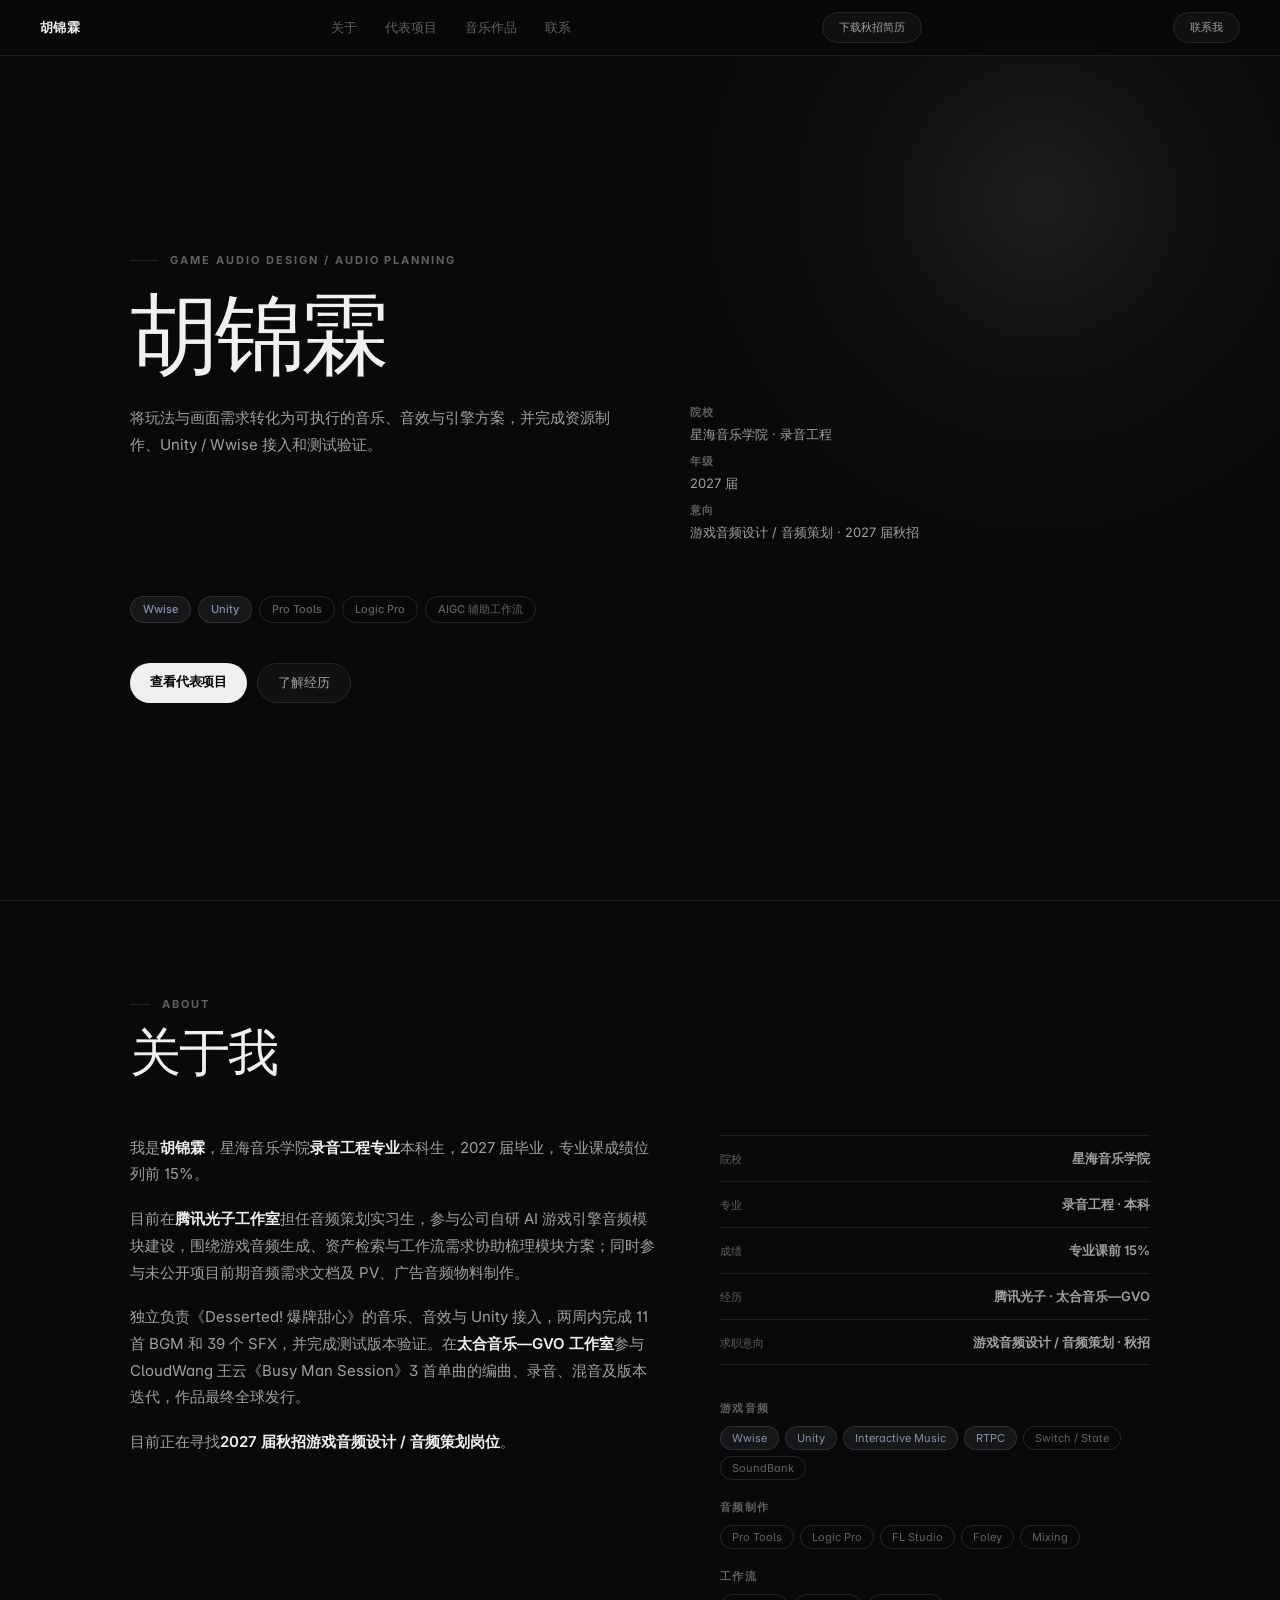
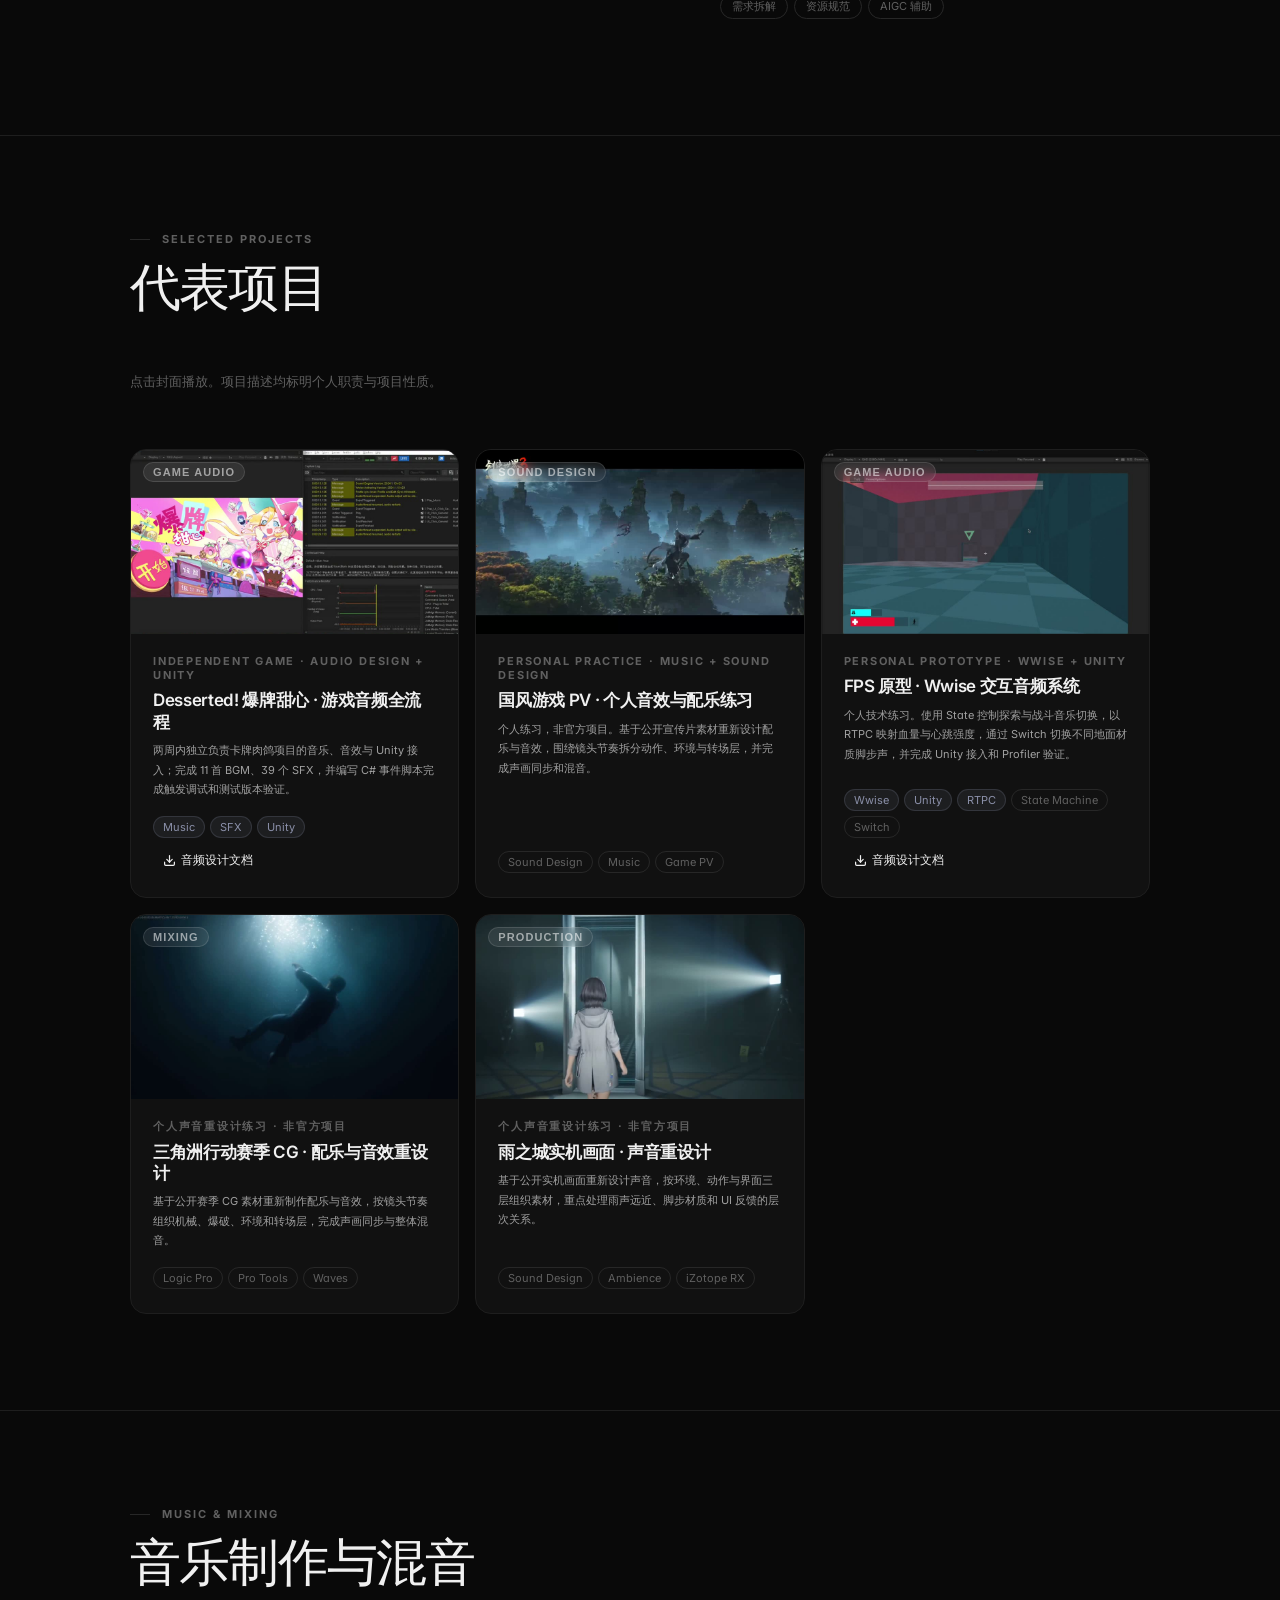
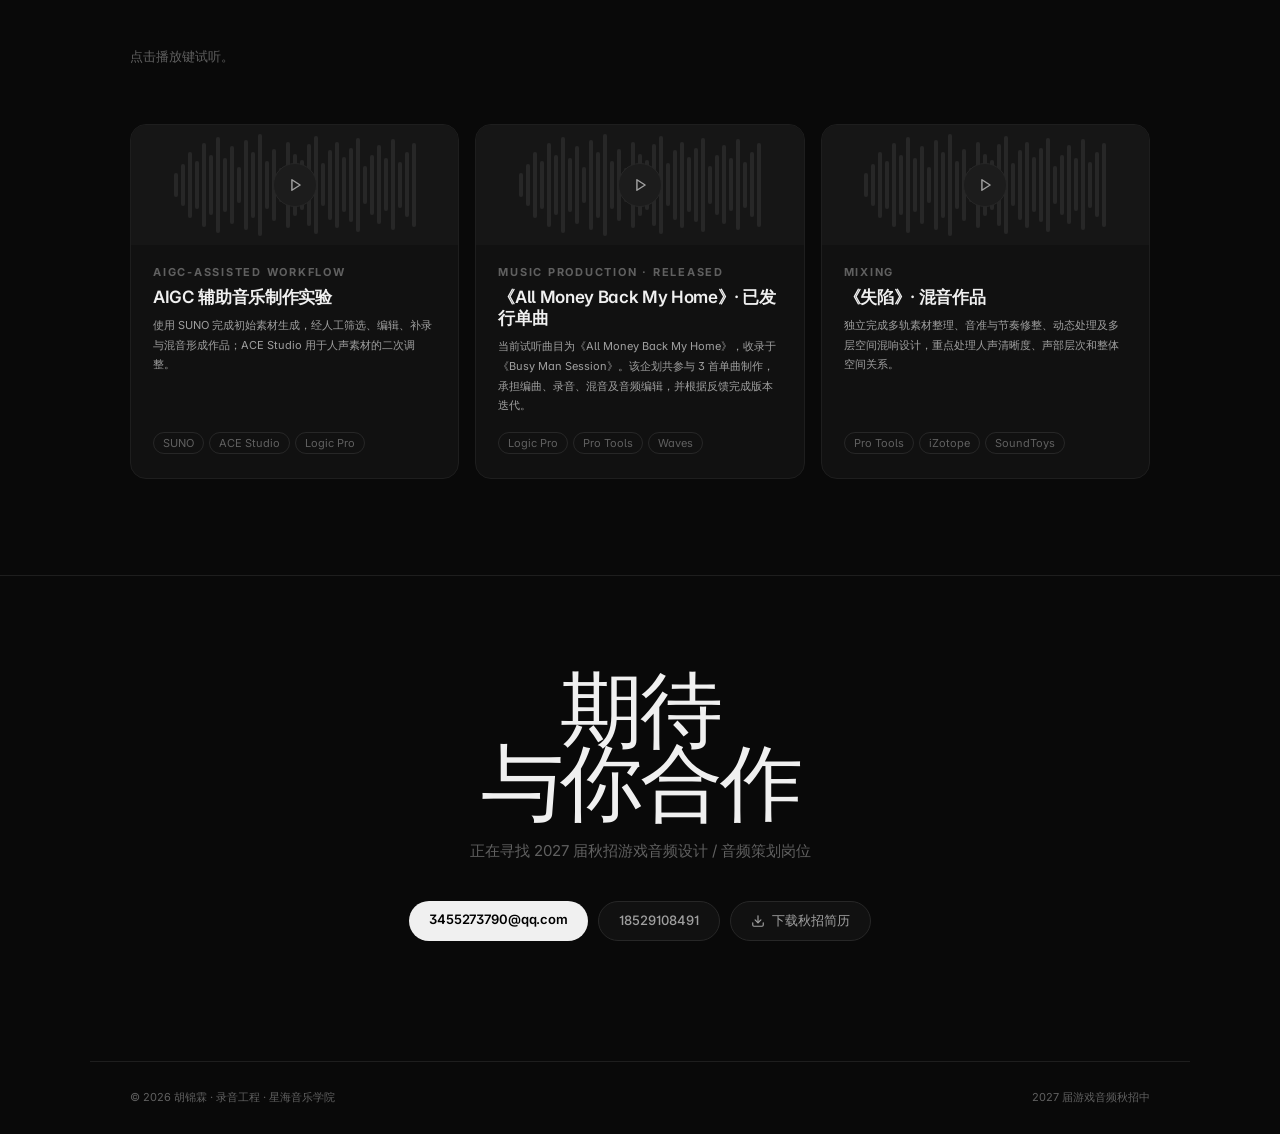
==== commit be7713b4: "feat: 更新秋招简历下载" ====
--- a/index.html
+++ b/index.html
@@ -435,7 +435,7 @@
     <a href="#audio-works">音乐作品</a>
     <a href="#contact">联系</a>
   </div>
-  <a href="胡锦霖 星海音乐学院 游戏音频实习生 27届毕业生.docx" download class="nav-pill">下载实习版简历</a>
+  <a href="胡锦霖 星海音乐学院 简历.docx" download class="nav-pill">下载秋招简历</a>
   <a href="mailto:3455273790@qq.com" class="nav-pill">联系我</a>
 </nav>
 
@@ -713,9 +713,9 @@
     <div class="contact-btns">
       <a href="mailto:3455273790@qq.com" class="btn-white">3455273790@qq.com</a>
       <a href="tel:18529108491" class="btn-dark">18529108491</a>
-      <a href="胡锦霖 星海音乐学院 游戏音频实习生 27届毕业生.docx" download class="btn-dark" style="display:inline-flex;align-items:center;gap:7px;">
+      <a href="胡锦霖 星海音乐学院 简历.docx" download class="btn-dark" style="display:inline-flex;align-items:center;gap:7px;">
         <svg width="14" height="14" viewBox="0 0 24 24" fill="none" stroke="currentColor" stroke-width="2" stroke-linecap="round" stroke-linejoin="round"><path d="M21 15v4a2 2 0 0 1-2 2H5a2 2 0 0 1-2-2v-4"/><polyline points="7 10 12 15 17 10"/><line x1="12" y1="15" x2="12" y2="3"/></svg>
-        下载实习版简历
+        下载秋招简历
       </a>
     </div>
   </div>
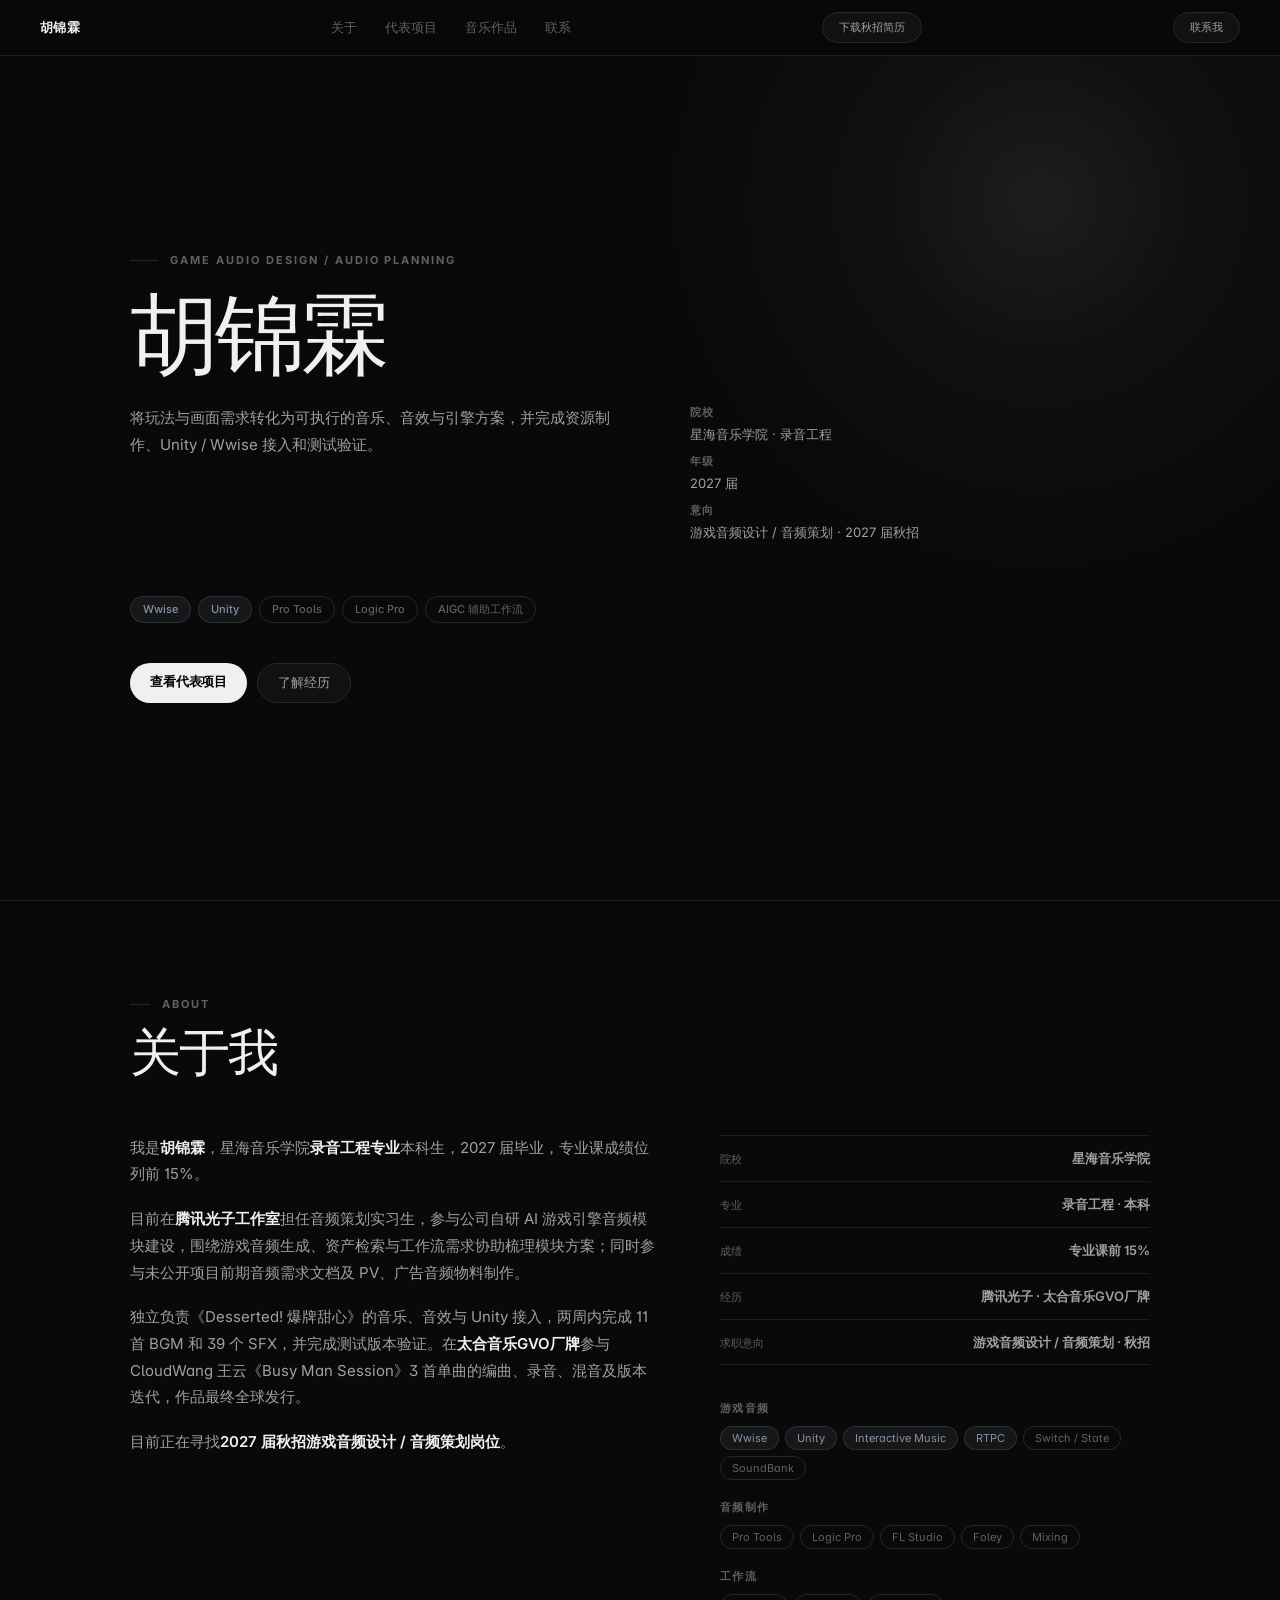
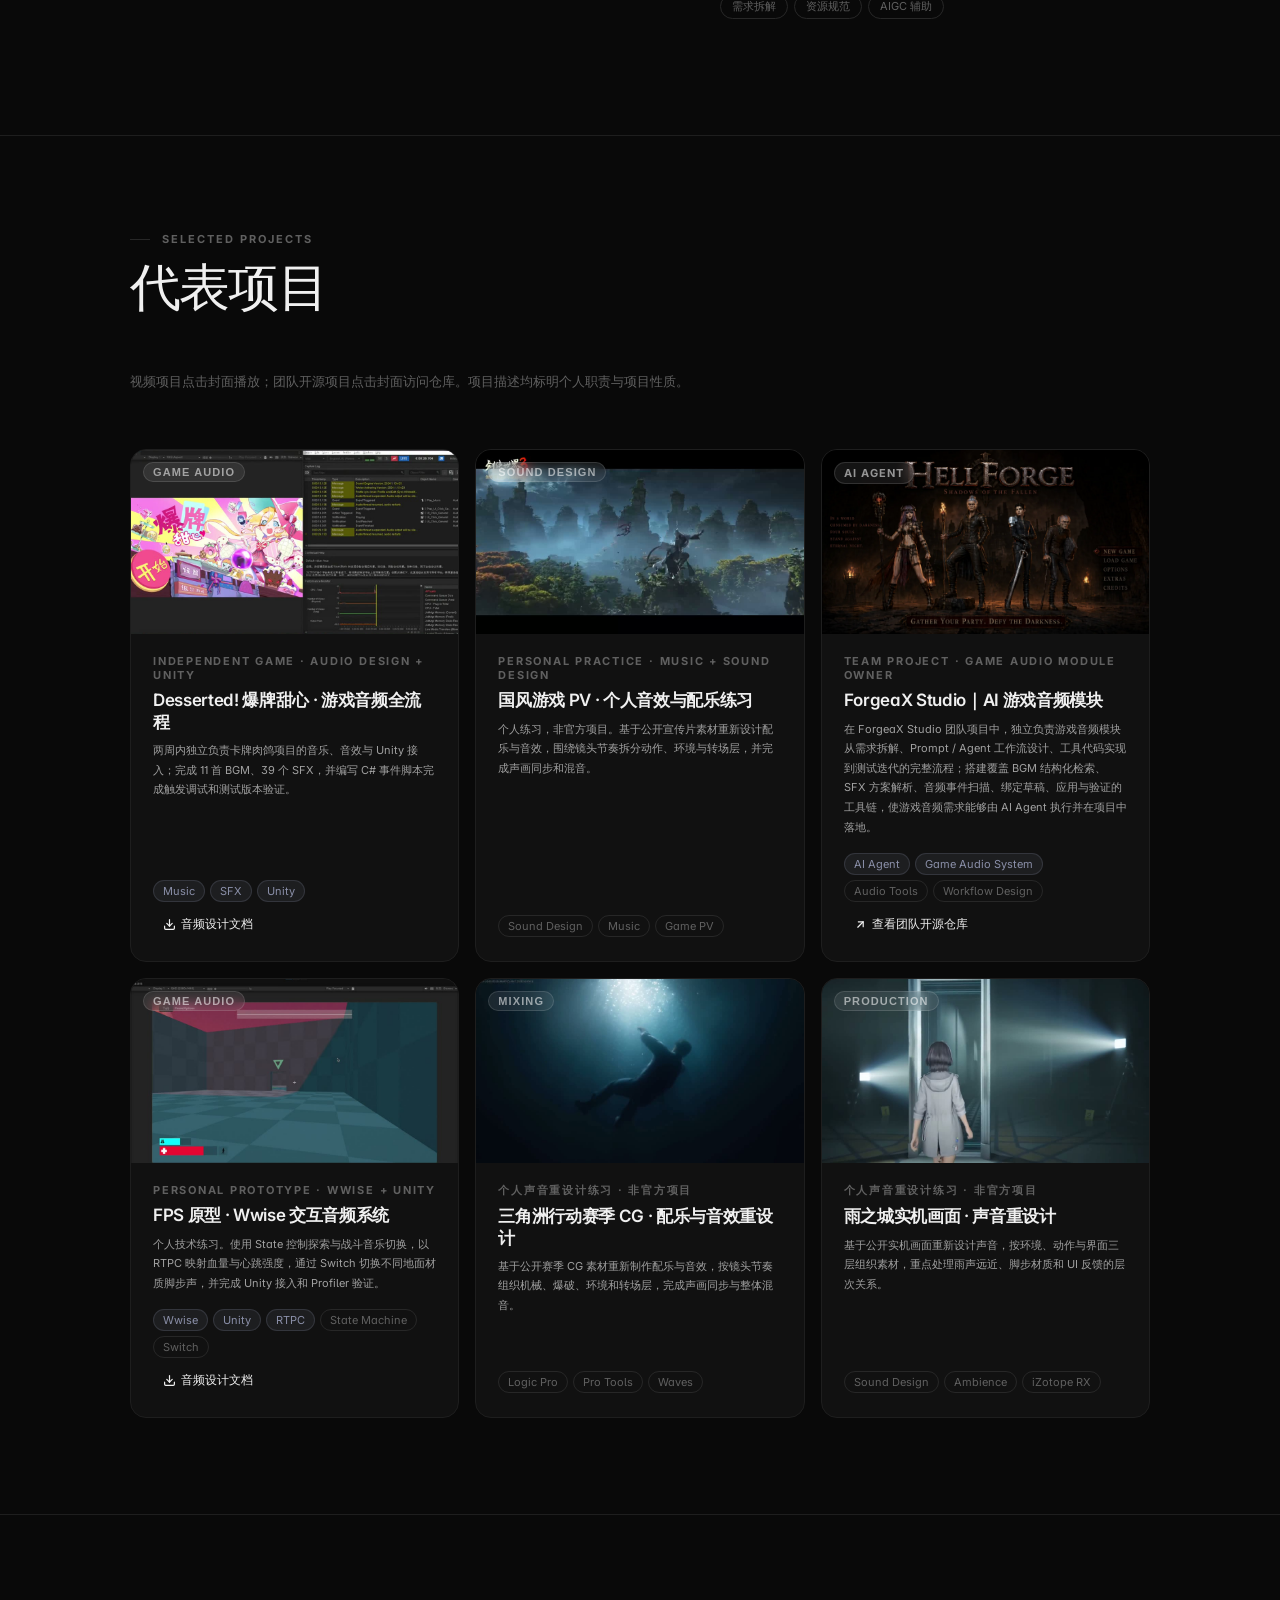
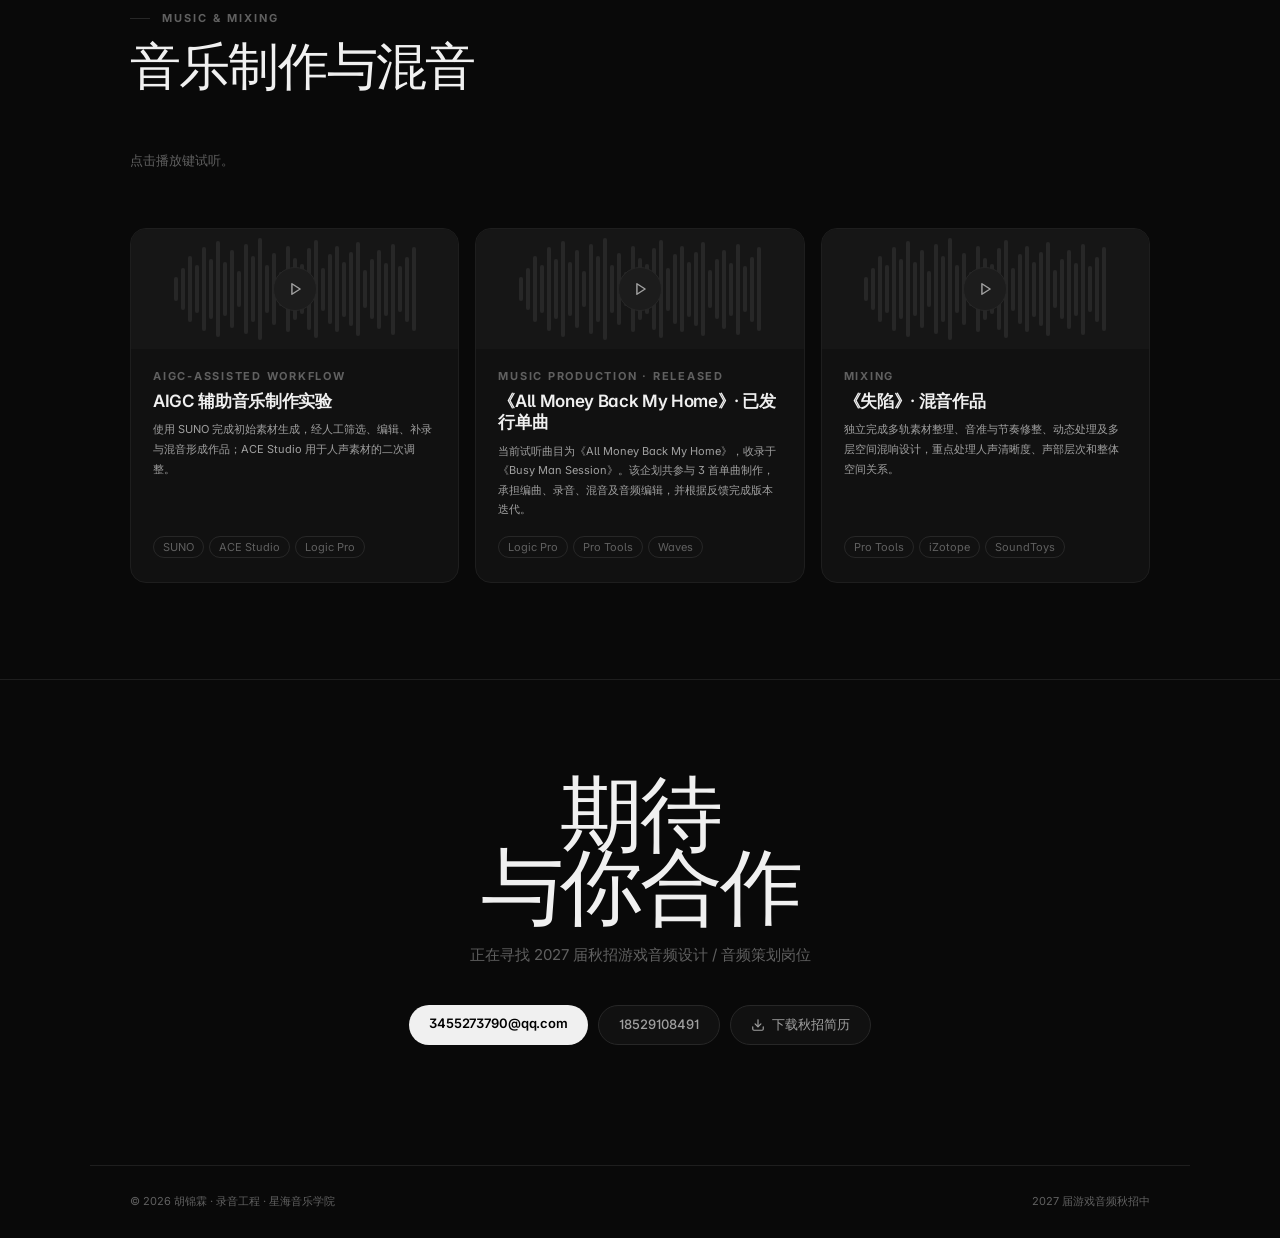
==== commit 1800ae99: "feat: 新增 ForgeaX Studio 团队项目卡片,统一太合音乐GVO厂牌表述 - 代表项目区插入 ForgeaX 外链卡片(国风PV之后、FPS原型之前) - 卡片为团队仓库外链,不伪装视" ====
--- a/index.html
+++ b/index.html
@@ -246,6 +246,9 @@
     }
     .vthumb:focus-visible { outline:2px solid var(--accent); outline-offset:2px; }
     .vthumb img { width:100%; height:100%; object-fit:cover; display:block; }
+    /* 外链卡片(如 ForgeaX):<a> 形态 + 箭头图标居中 */
+    a.vthumb { display:block; text-decoration:none; }
+    .vthumb-ext .vplay svg { margin-left:0; }
     .vthumb-empty {
       width:100%; height:100%;
       display:flex; flex-direction:column; align-items:center; justify-content:center;
@@ -487,7 +490,7 @@
       <div class="about-text">
         <p>我是<strong>胡锦霖</strong>，星海音乐学院<strong>录音工程专业</strong>本科生，2027 届毕业，专业课成绩位列前 15%。</p>
         <p>目前在<strong>腾讯光子工作室</strong>担任音频策划实习生，参与公司自研 AI 游戏引擎音频模块建设，围绕游戏音频生成、资产检索与工作流需求协助梳理模块方案；同时参与未公开项目前期音频需求文档及 PV、广告音频物料制作。</p>
-        <p>独立负责《Desserted! 爆牌甜心》的音乐、音效与 Unity 接入，两周内完成 11 首 BGM 和 39 个 SFX，并完成测试版本验证。在<strong>太合音乐—GVO 工作室</strong>参与 CloudWang 王云《Busy Man Session》3 首单曲的编曲、录音、混音及版本迭代，作品最终全球发行。</p>
+        <p>独立负责《Desserted! 爆牌甜心》的音乐、音效与 Unity 接入，两周内完成 11 首 BGM 和 39 个 SFX，并完成测试版本验证。在<strong>太合音乐GVO厂牌</strong>参与 CloudWang 王云《Busy Man Session》3 首单曲的编曲、录音、混音及版本迭代，作品最终全球发行。</p>
         <p>目前正在寻找<strong>2027 届秋招游戏音频设计 / 音频策划岗位</strong>。</p>
       </div>
 
@@ -496,7 +499,7 @@
           <div class="info-row"><span class="info-key">院校</span><span class="info-val">星海音乐学院</span></div>
           <div class="info-row"><span class="info-key">专业</span><span class="info-val">录音工程 · 本科</span></div>
           <div class="info-row"><span class="info-key">成绩</span><span class="info-val">专业课前 15%</span></div>
-          <div class="info-row"><span class="info-key">经历</span><span class="info-val">腾讯光子 · 太合音乐—GVO</span></div>
+          <div class="info-row"><span class="info-key">经历</span><span class="info-val">腾讯光子 · 太合音乐GVO厂牌</span></div>
 
           <div class="info-row"><span class="info-key">求职意向</span><span class="info-val">游戏音频设计 / 音频策划 · 秋招</span></div>
         </div>
@@ -540,7 +543,7 @@
   <div class="section-inner">
     <div class="sec-kicker">Selected Projects</div>
     <h2 class="sec-title">代表项目</h2>
-    <p class="works-sub">点击封面播放。项目描述均标明个人职责与项目性质。</p>
+    <p class="works-sub">视频项目点击封面播放；团队开源项目点击封面访问仓库。项目描述均标明个人职责与项目性质。</p>
 
     <div class="vgrid">
 
@@ -578,7 +581,26 @@
         </div>
       </div>
 
-      <!-- V3: Wwise -->
+      <!-- V3: ForgeaX Studio(团队项目,外链卡片,非视频) -->
+      <div class="vc">
+        <a class="vthumb vthumb-ext" href="https://github.com/ForgeaX-Games/forgeax-studio" target="_blank" rel="noopener noreferrer" aria-label="在新标签页查看 ForgeaX Studio 团队开源仓库">
+          <img src="video/posters/forgeax.webp" alt="ForgeaX Studio 官方演示游戏 Hellforge 实机画面" loading="lazy">
+          <span class="vbadge">AI Agent</span>
+          <div class="voverlay"><span class="vplay"><svg width="16" height="16" viewBox="0 0 24 24" fill="none" stroke="#000" stroke-width="2.5" stroke-linecap="round" stroke-linejoin="round"><path d="M7 17L17 7"/><path d="M8 7h9v9"/></svg></span></div>
+        </a>
+        <div class="vinfo">
+          <div class="vtype">Team Project · Game Audio Module Owner</div>
+          <h3 class="vtitle">ForgeaX Studio｜AI 游戏音频模块</h3>
+          <p class="vdesc">在 ForgeaX Studio 团队项目中，独立负责游戏音频模块从需求拆解、Prompt / Agent 工作流设计、工具代码实现到测试迭代的完整流程；搭建覆盖 BGM 结构化检索、SFX 方案解析、音频事件扫描、绑定草稿、应用与验证的工具链，使游戏音频需求能够由 AI Agent 执行并在项目中落地。</p>
+          <div class="vtools"><span class="vtool hi">AI Agent</span><span class="vtool hi">Game Audio System</span><span class="vtool">Audio Tools</span><span class="vtool">Workflow Design</span></div>
+          <a class="doc-dl" href="https://github.com/ForgeaX-Games/forgeax-studio" target="_blank" rel="noopener noreferrer">
+            <svg width="13" height="13" viewBox="0 0 24 24" fill="none" stroke="currentColor" stroke-width="2.2" stroke-linecap="round" stroke-linejoin="round"><path d="M7 17L17 7"/><path d="M8 7h9v9"/></svg>
+            查看团队开源仓库
+          </a>
+        </div>
+      </div>
+
+      <!-- V4: Wwise -->
       <div class="vc">
         <button type="button" class="vthumb" data-video="video/Unity集成Wwise FPS模版.mp4" onclick="playVideo(this)" aria-label="播放 FPS 原型 Wwise 交互音频系统演示">
           <img src="video/posters/fps-wwise.jpg" alt="FPS 原型 Wwise 交互音频系统演示画面" loading="lazy">
@@ -597,7 +619,7 @@
         </div>
       </div>
 
-      <!-- V4: Mixing -->
+      <!-- V5: Mixing -->
       <div class="vc">
         <button type="button" class="vthumb" data-video="video/三角洲CG_web.mp4" onclick="playVideo(this)" aria-label="播放三角洲行动赛季CG配乐与音效演示">
           <img src="video/posters/delta-cg.jpg" alt="三角洲行动赛季CG配乐与音效画面" loading="lazy">
@@ -612,7 +634,7 @@
         </div>
       </div>
 
-      <!-- V5: Rain city -->
+      <!-- V6: Rain city -->
       <div class="vc">
         <button type="button" class="vthumb" data-video="video/雨之城_web.mp4" onclick="playVideo(this)" aria-label="播放雨之城实机演示声音设计">
           <img src="video/posters/rain-city.jpg" alt="雨之城实机演示声音设计画面" loading="lazy">
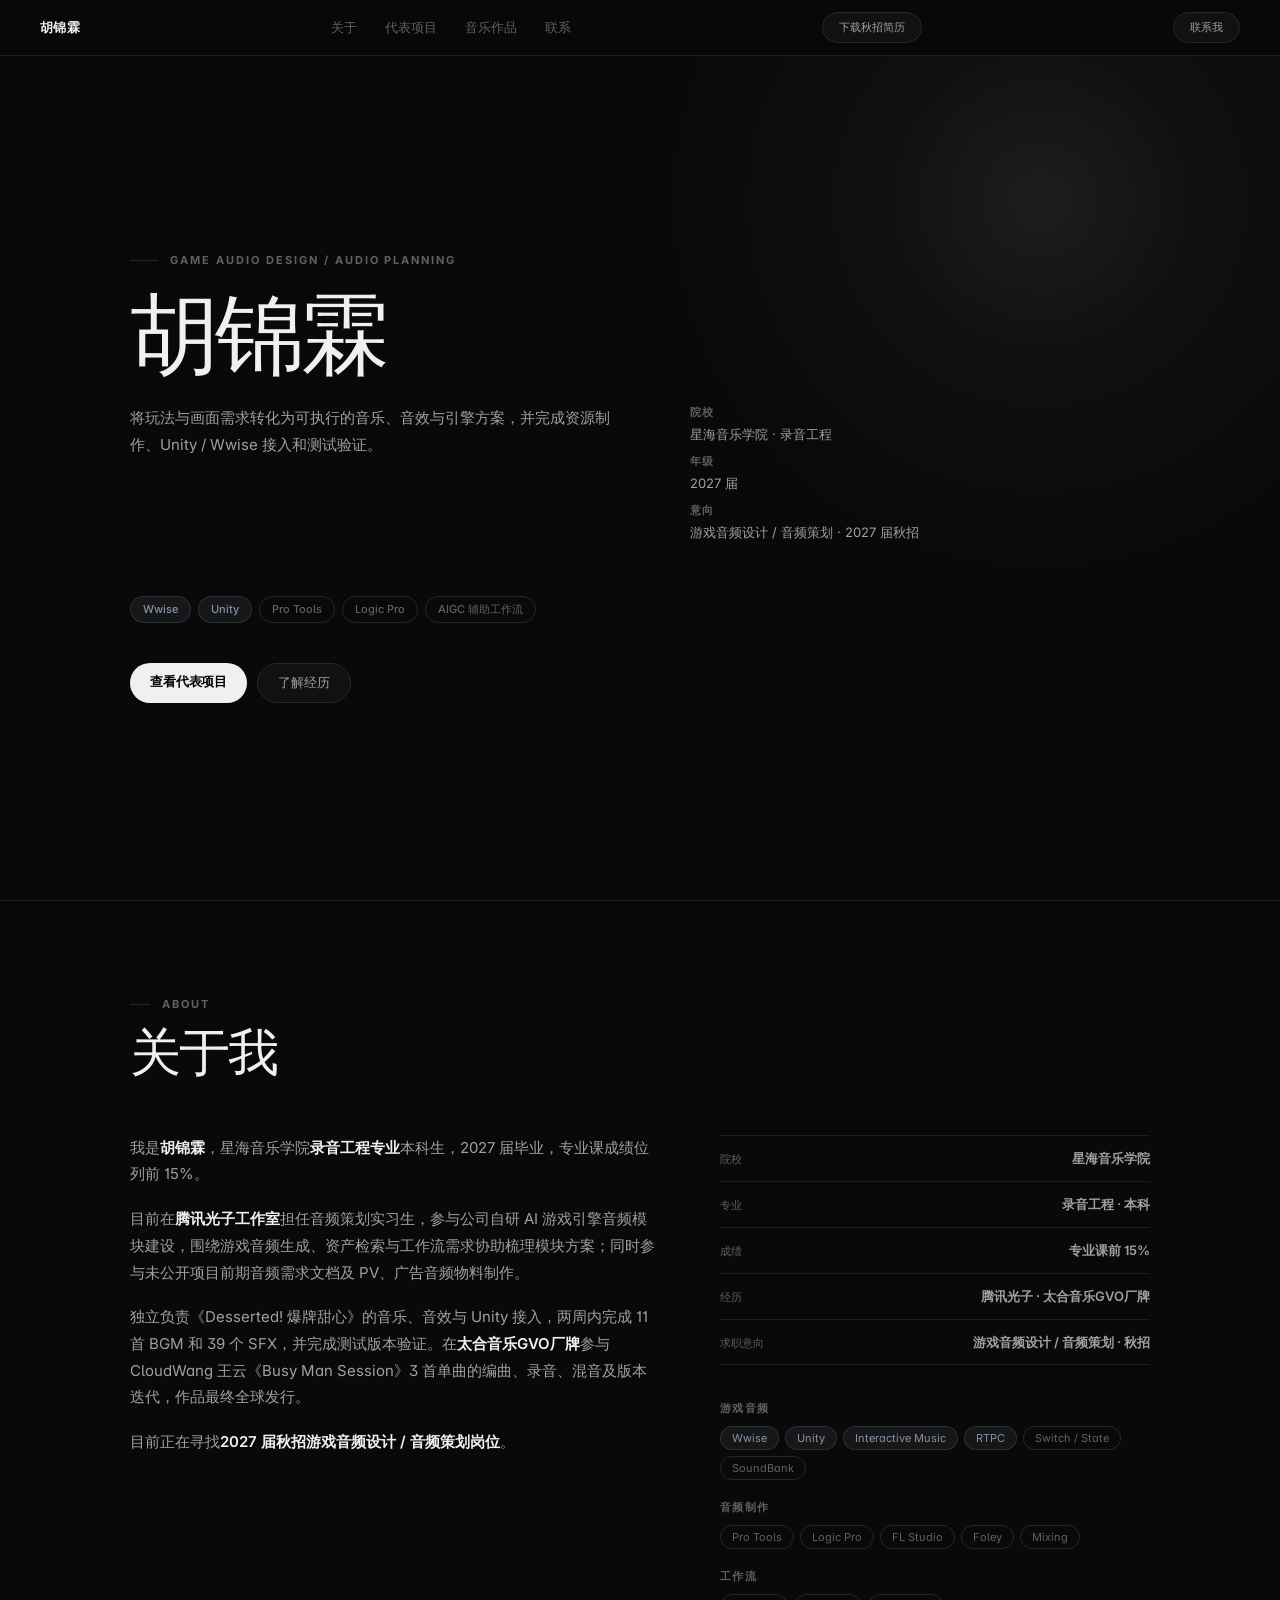
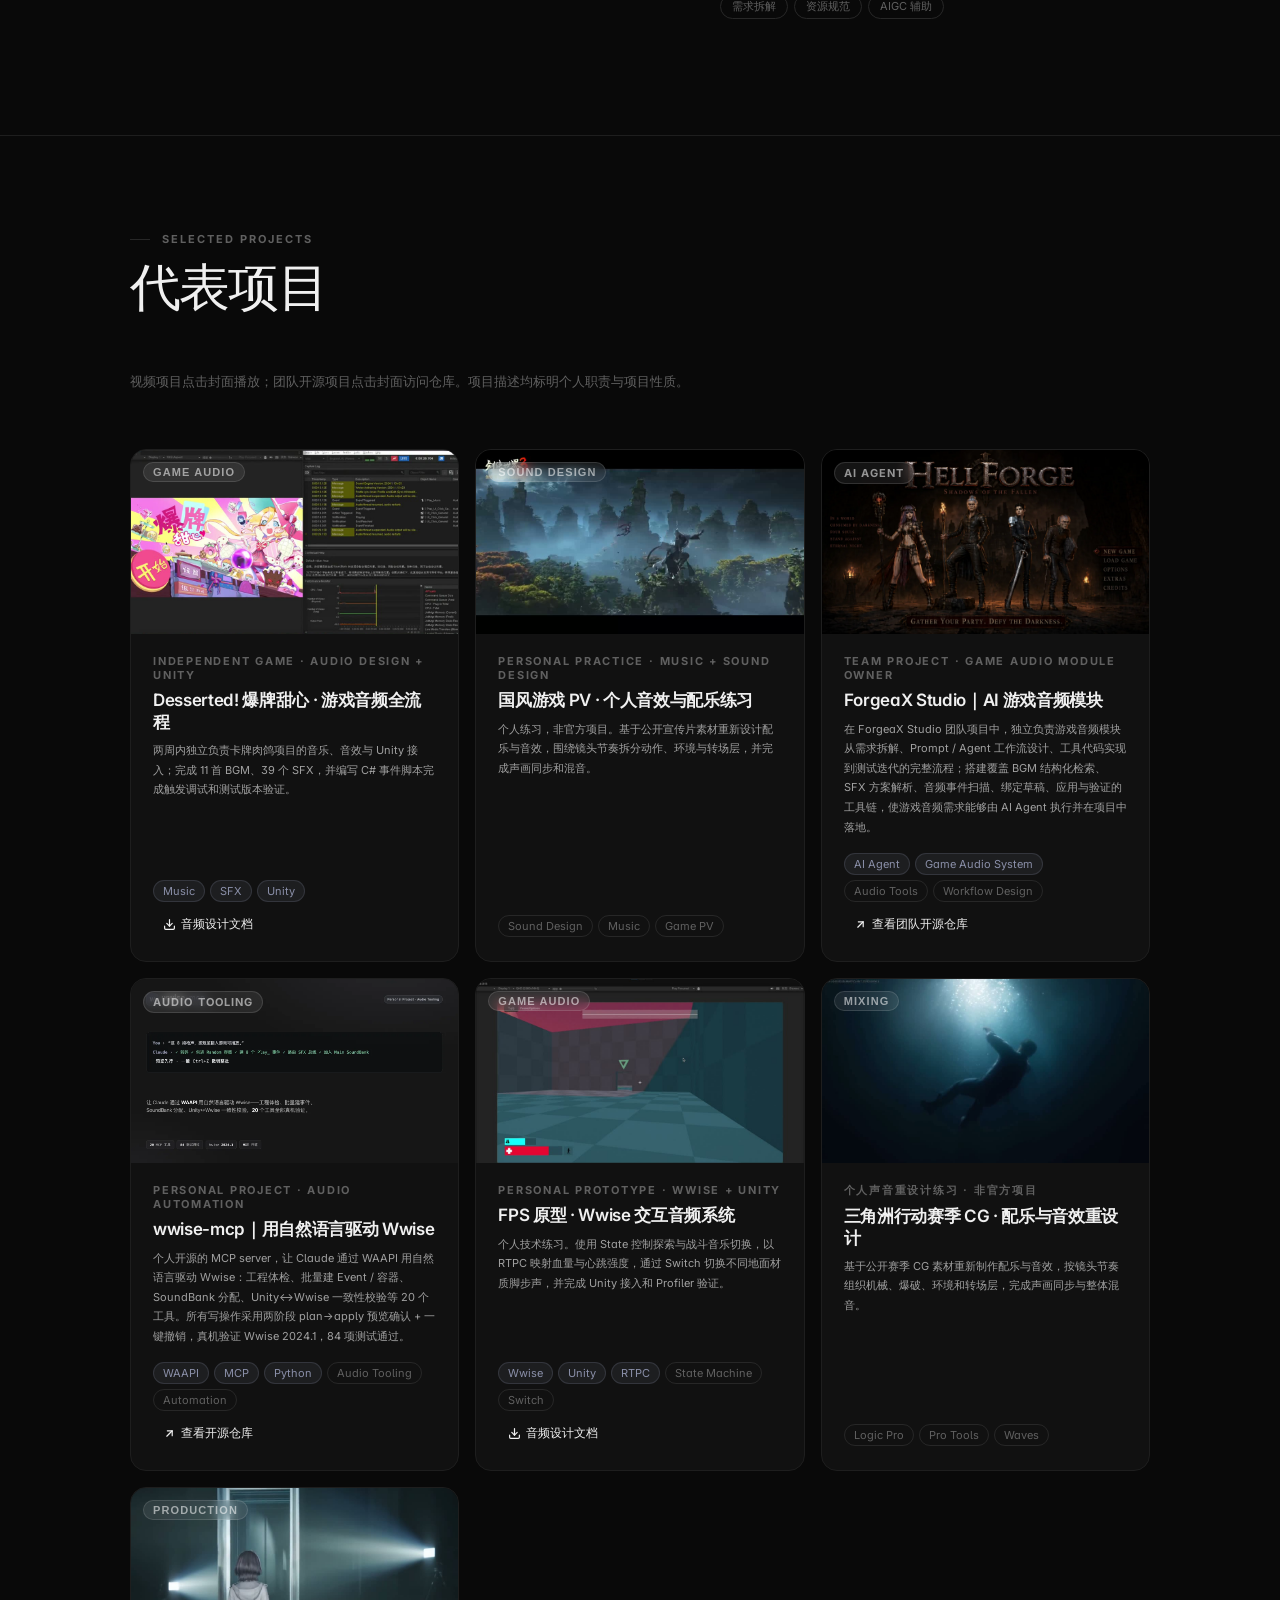
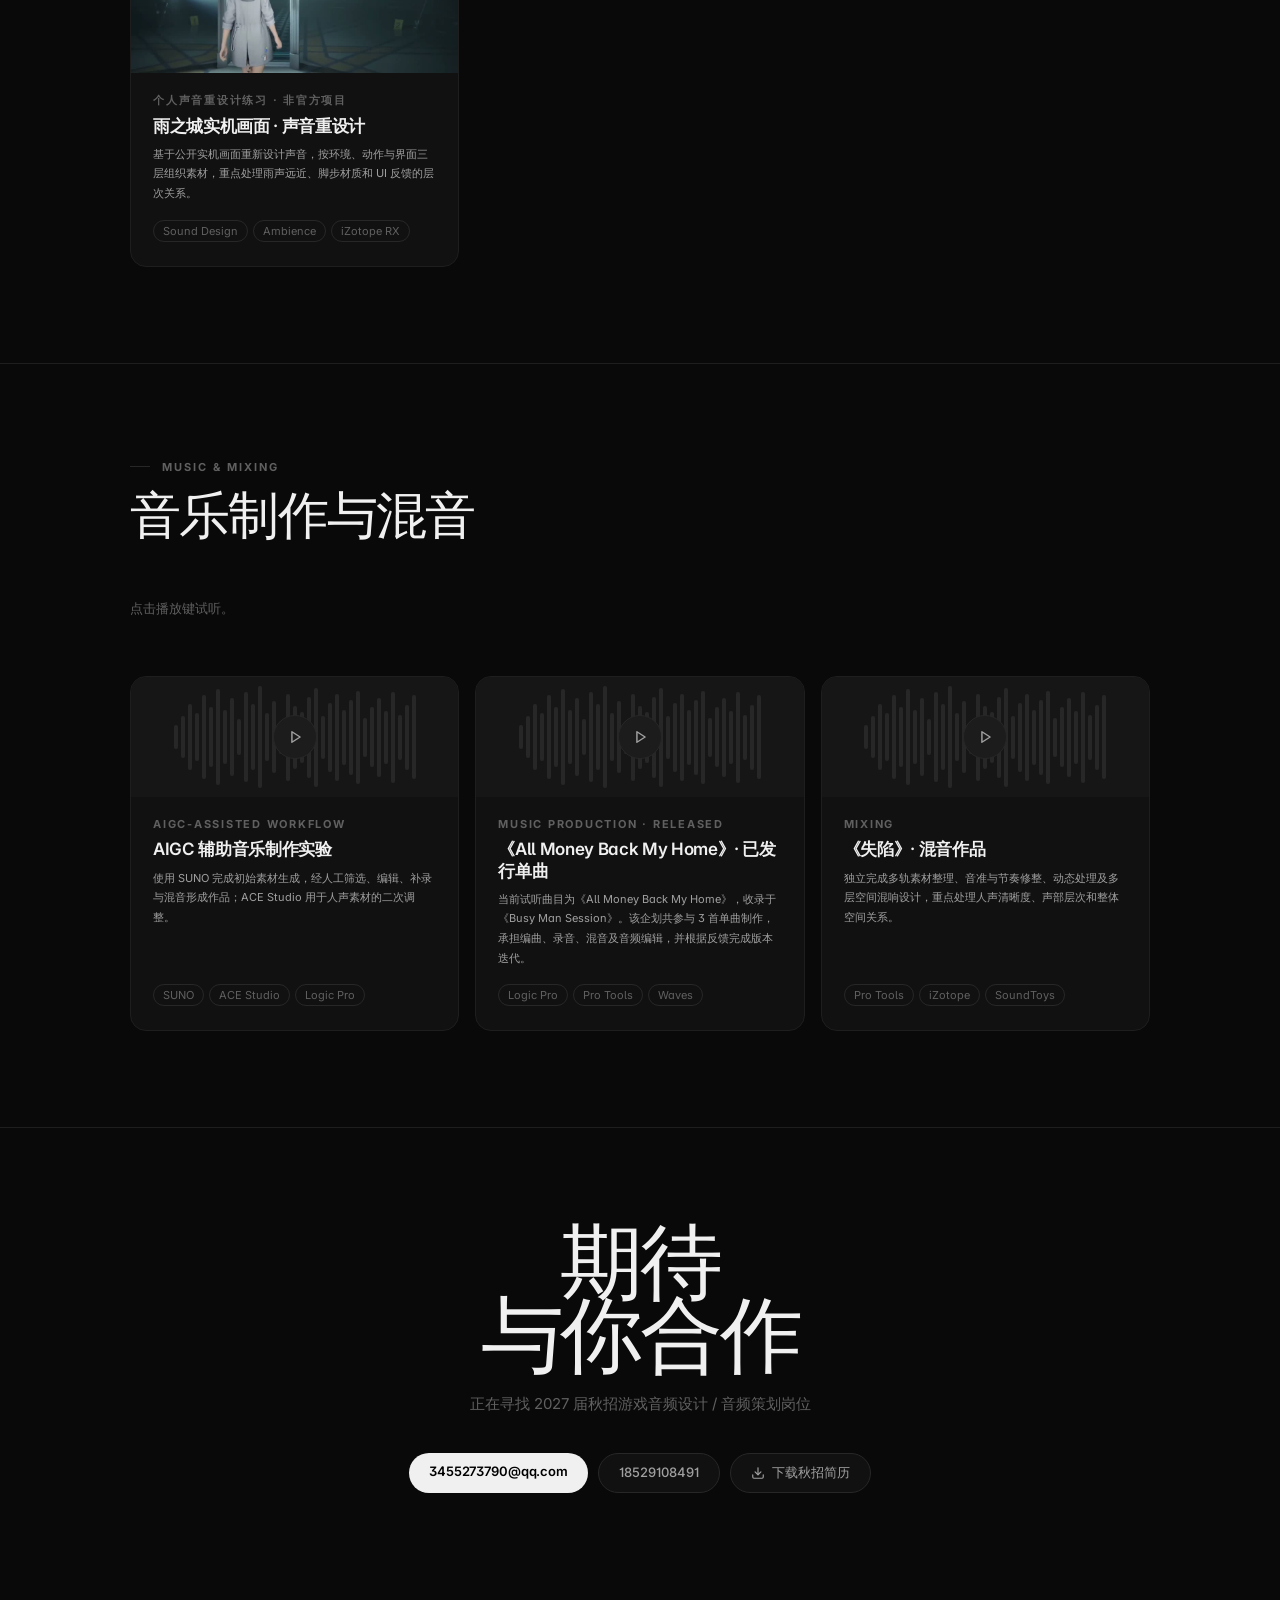
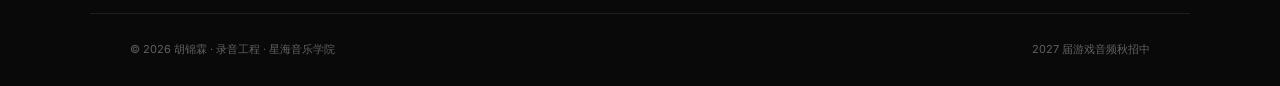
==== commit 59379b9d: "feat: 新增 wwise-mcp 开源工具卡片 - 代表项目区插入 wwise-mcp 外链卡片,紧挨 ForgeaX 形成 AI/工具类项目组 - 卡片为个人开源项目,链接 GitHub 仓库," ====
--- a/index.html
+++ b/index.html
@@ -600,7 +600,26 @@
         </div>
       </div>
 
-      <!-- V4: Wwise -->
+      <!-- V4: wwise-mcp(个人开源,外链卡片,非视频) -->
+      <div class="vc">
+        <a class="vthumb vthumb-ext" href="https://github.com/linnn-nb/wwise-mcp" target="_blank" rel="noopener noreferrer" aria-label="在新标签页查看 wwise-mcp 开源仓库">
+          <img src="video/posters/wwise-mcp.webp" alt="wwise-mcp 项目封面：用自然语言驱动 Wwise 的 MCP 工具" loading="lazy">
+          <span class="vbadge">Audio Tooling</span>
+          <div class="voverlay"><span class="vplay"><svg width="16" height="16" viewBox="0 0 24 24" fill="none" stroke="#000" stroke-width="2.5" stroke-linecap="round" stroke-linejoin="round"><path d="M7 17L17 7"/><path d="M8 7h9v9"/></svg></span></div>
+        </a>
+        <div class="vinfo">
+          <div class="vtype">Personal Project · Audio Automation</div>
+          <h3 class="vtitle">wwise-mcp｜用自然语言驱动 Wwise</h3>
+          <p class="vdesc">个人开源的 MCP server，让 Claude 通过 WAAPI 用自然语言驱动 Wwise：工程体检、批量建 Event / 容器、SoundBank 分配、Unity↔Wwise 一致性校验等 20 个工具。所有写操作采用两阶段 plan→apply 预览确认 + 一键撤销，真机验证 Wwise 2024.1，84 项测试通过。</p>
+          <div class="vtools"><span class="vtool hi">WAAPI</span><span class="vtool hi">MCP</span><span class="vtool hi">Python</span><span class="vtool">Audio Tooling</span><span class="vtool">Automation</span></div>
+          <a class="doc-dl" href="https://github.com/linnn-nb/wwise-mcp" target="_blank" rel="noopener noreferrer">
+            <svg width="13" height="13" viewBox="0 0 24 24" fill="none" stroke="currentColor" stroke-width="2.2" stroke-linecap="round" stroke-linejoin="round"><path d="M7 17L17 7"/><path d="M8 7h9v9"/></svg>
+            查看开源仓库
+          </a>
+        </div>
+      </div>
+
+      <!-- V5: Wwise -->
       <div class="vc">
         <button type="button" class="vthumb" data-video="video/Unity集成Wwise FPS模版.mp4" onclick="playVideo(this)" aria-label="播放 FPS 原型 Wwise 交互音频系统演示">
           <img src="video/posters/fps-wwise.jpg" alt="FPS 原型 Wwise 交互音频系统演示画面" loading="lazy">
@@ -619,7 +638,7 @@
         </div>
       </div>
 
-      <!-- V5: Mixing -->
+      <!-- V6: Mixing -->
       <div class="vc">
         <button type="button" class="vthumb" data-video="video/三角洲CG_web.mp4" onclick="playVideo(this)" aria-label="播放三角洲行动赛季CG配乐与音效演示">
           <img src="video/posters/delta-cg.jpg" alt="三角洲行动赛季CG配乐与音效画面" loading="lazy">
@@ -634,7 +653,7 @@
         </div>
       </div>
 
-      <!-- V6: Rain city -->
+      <!-- V7: Rain city -->
       <div class="vc">
         <button type="button" class="vthumb" data-video="video/雨之城_web.mp4" onclick="playVideo(this)" aria-label="播放雨之城实机演示声音设计">
           <img src="video/posters/rain-city.jpg" alt="雨之城实机演示声音设计画面" loading="lazy">
